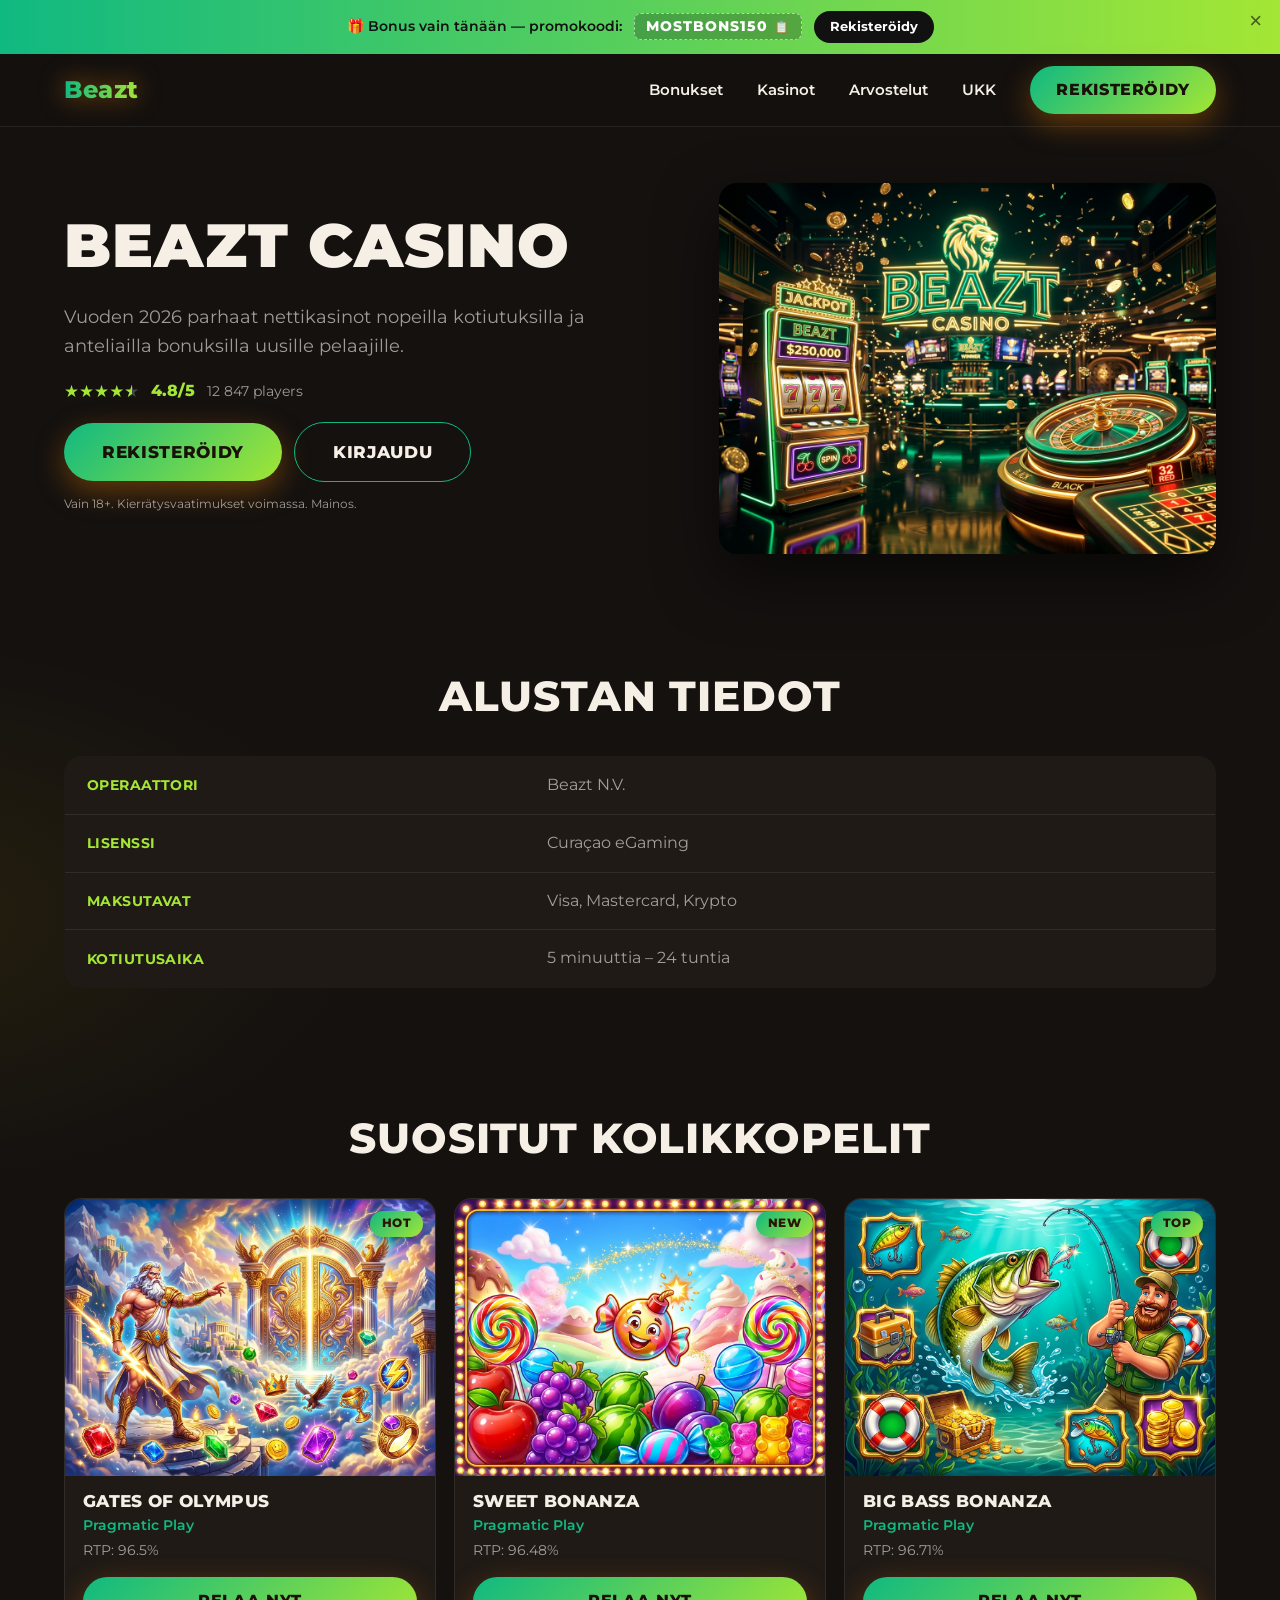
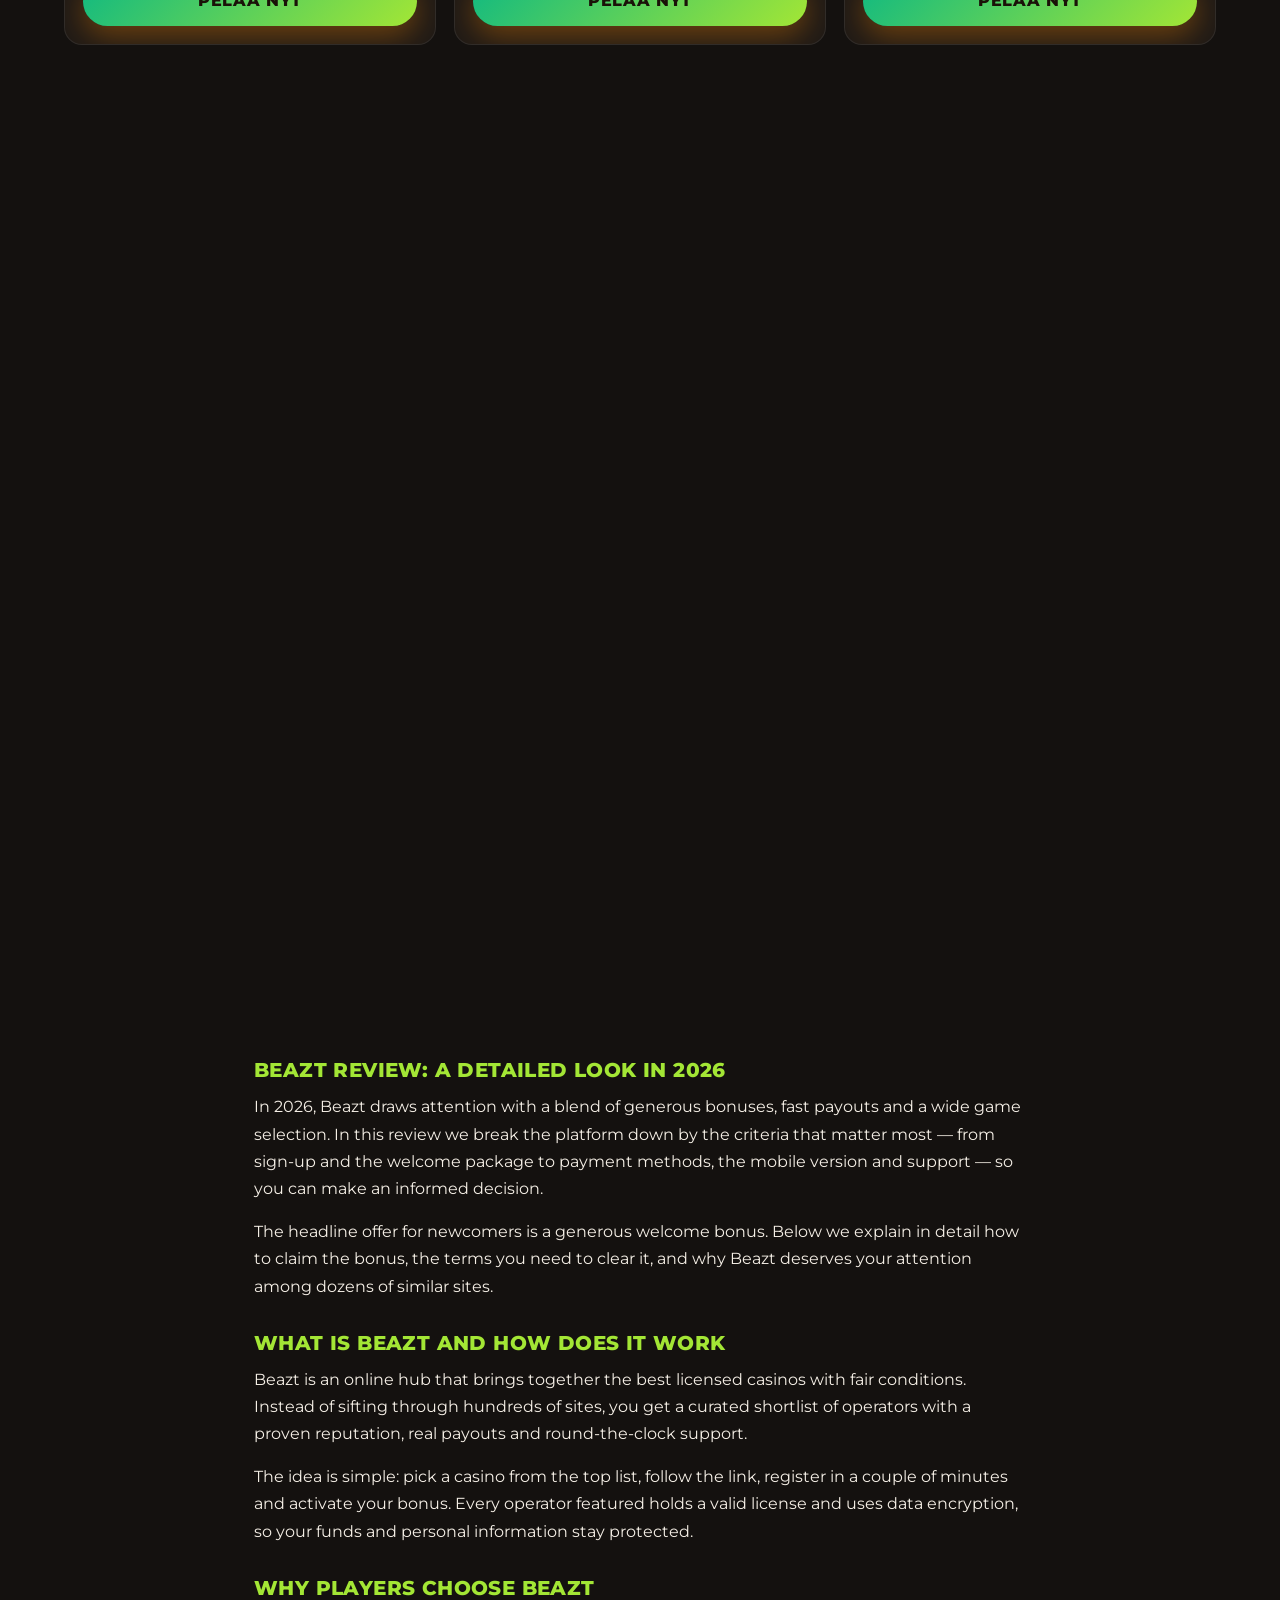
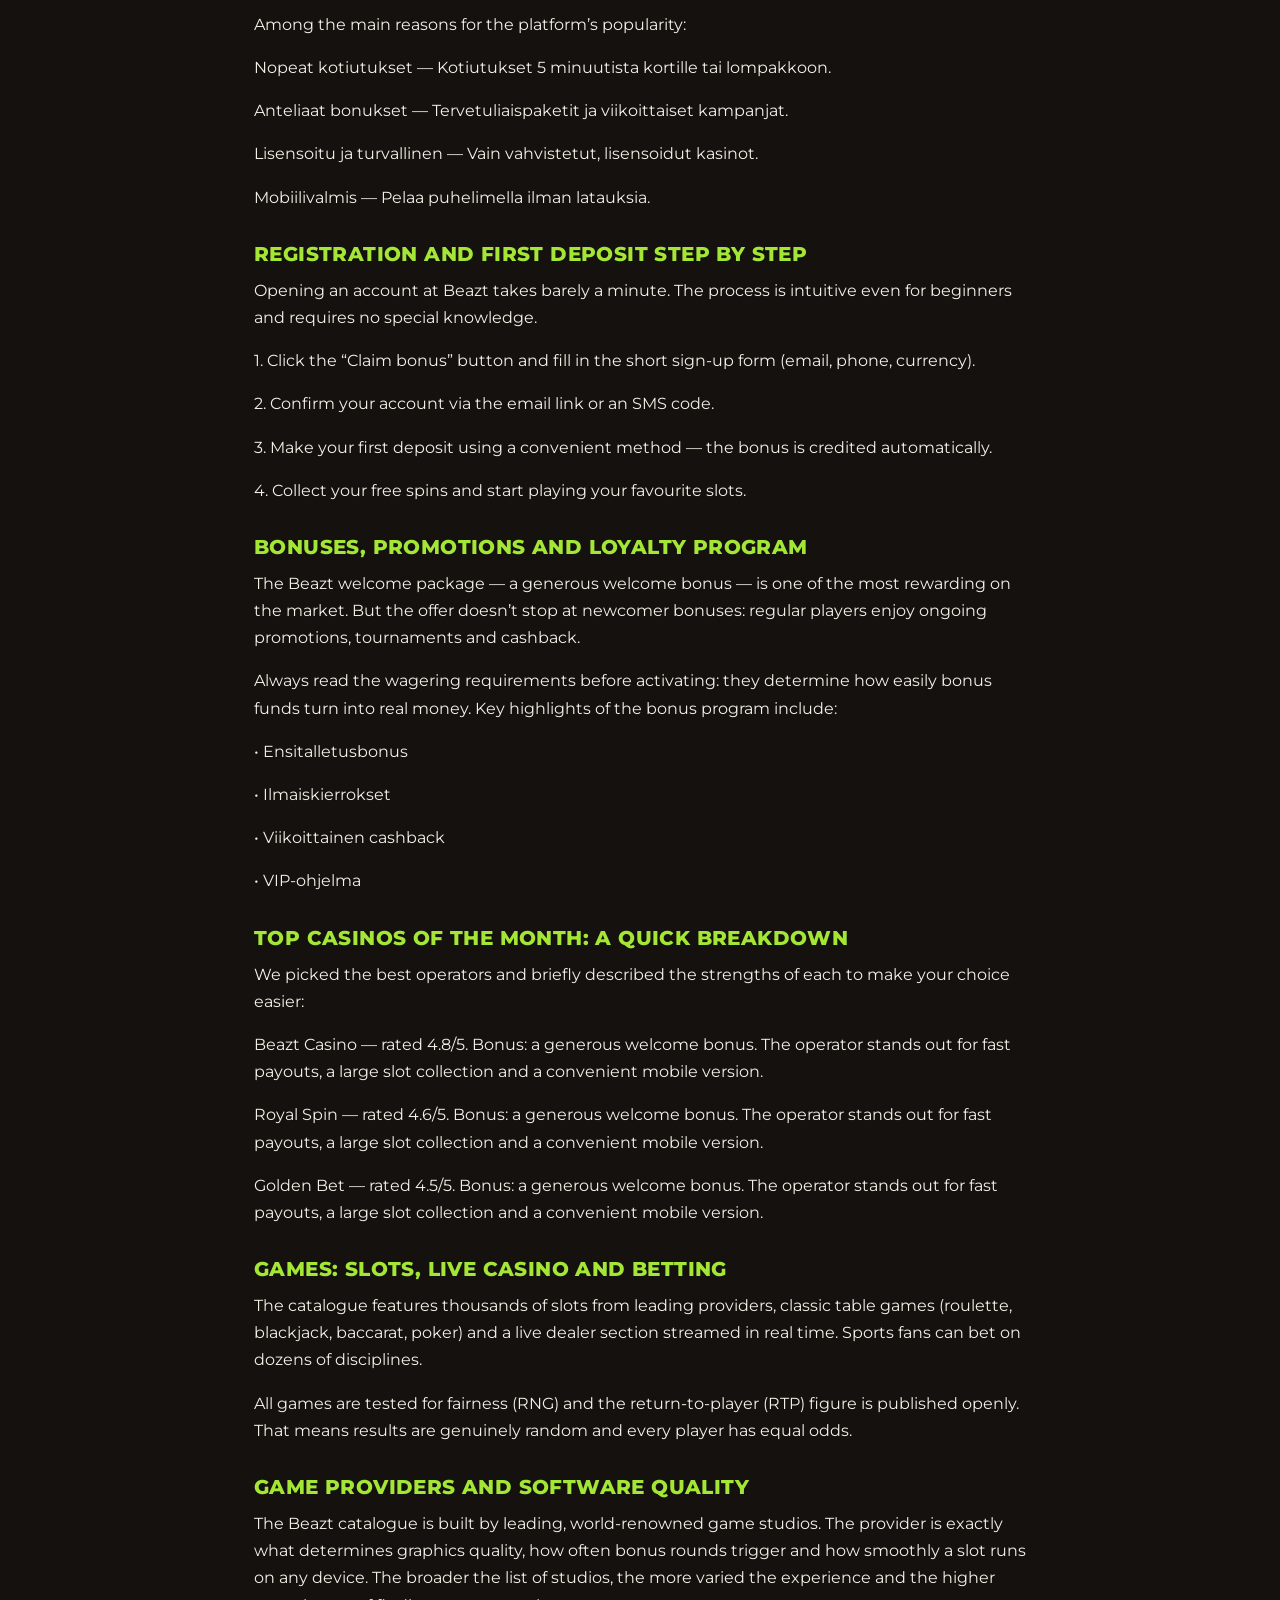
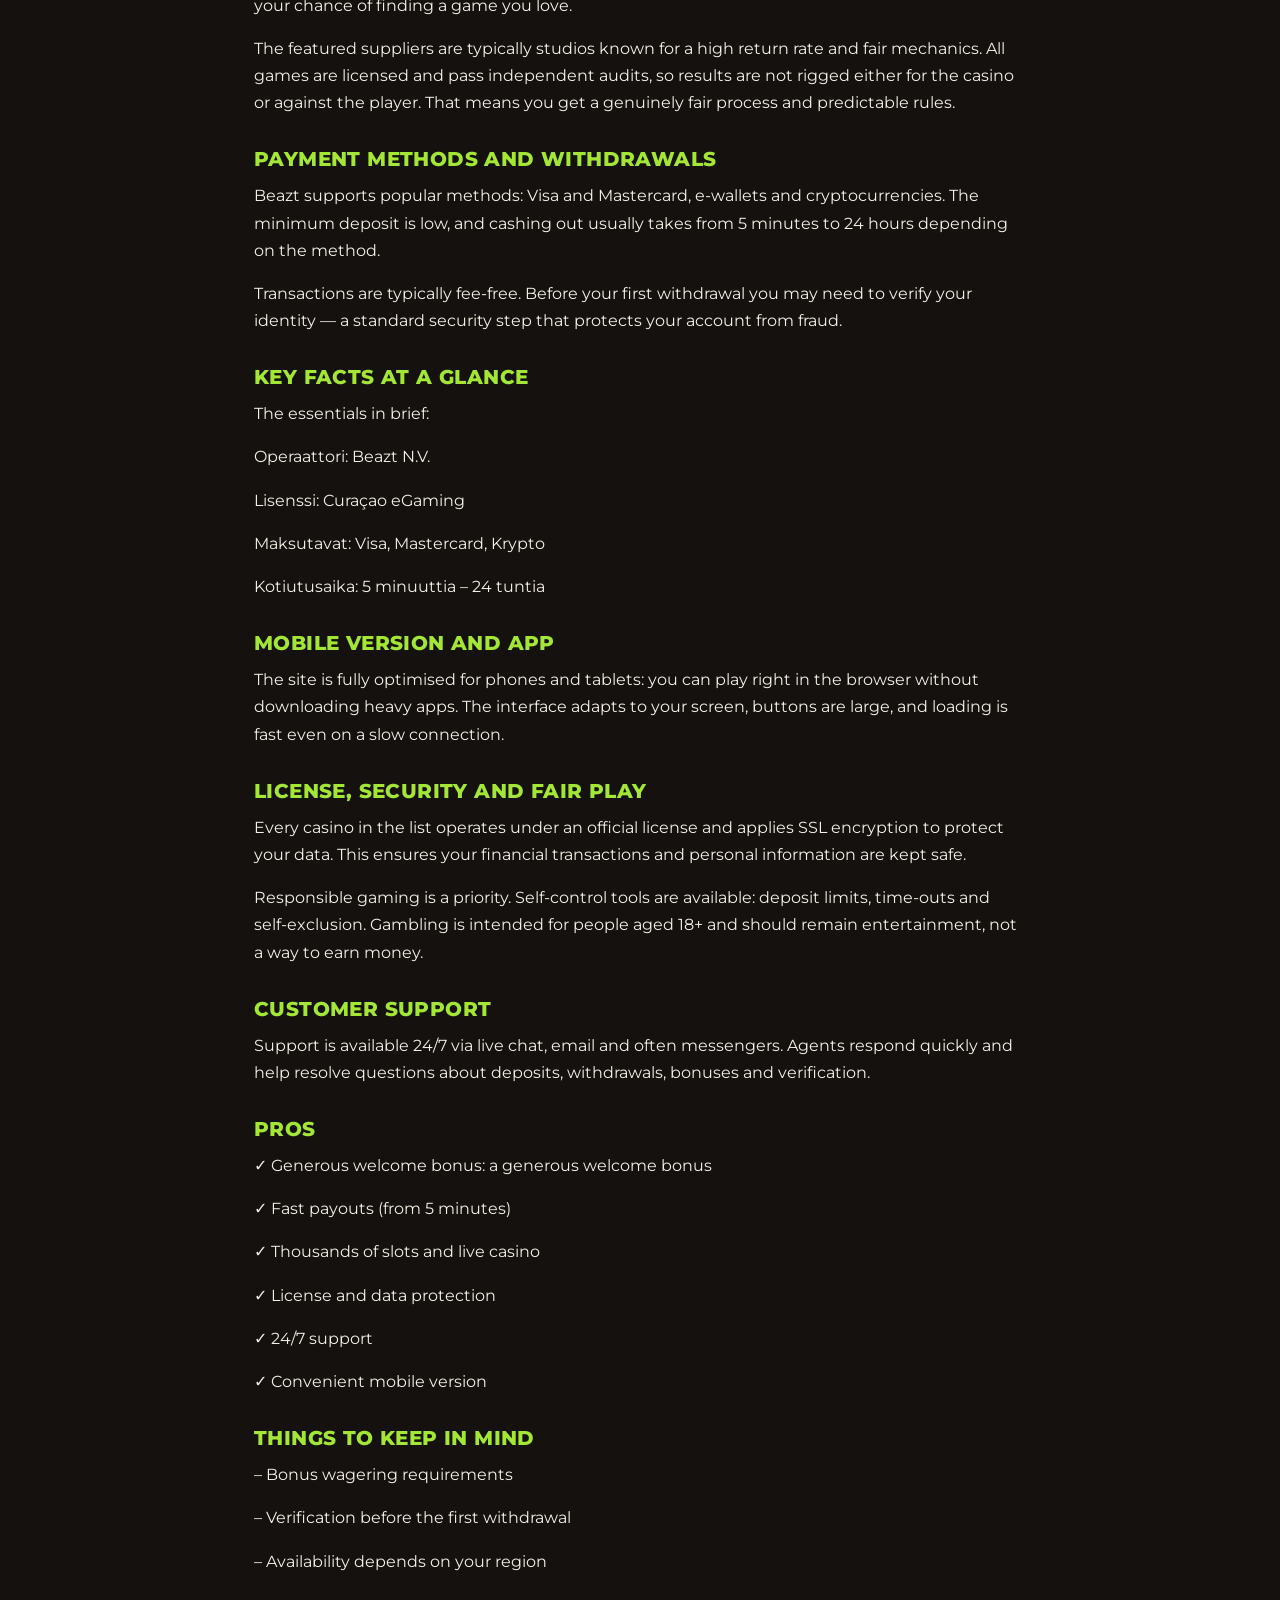
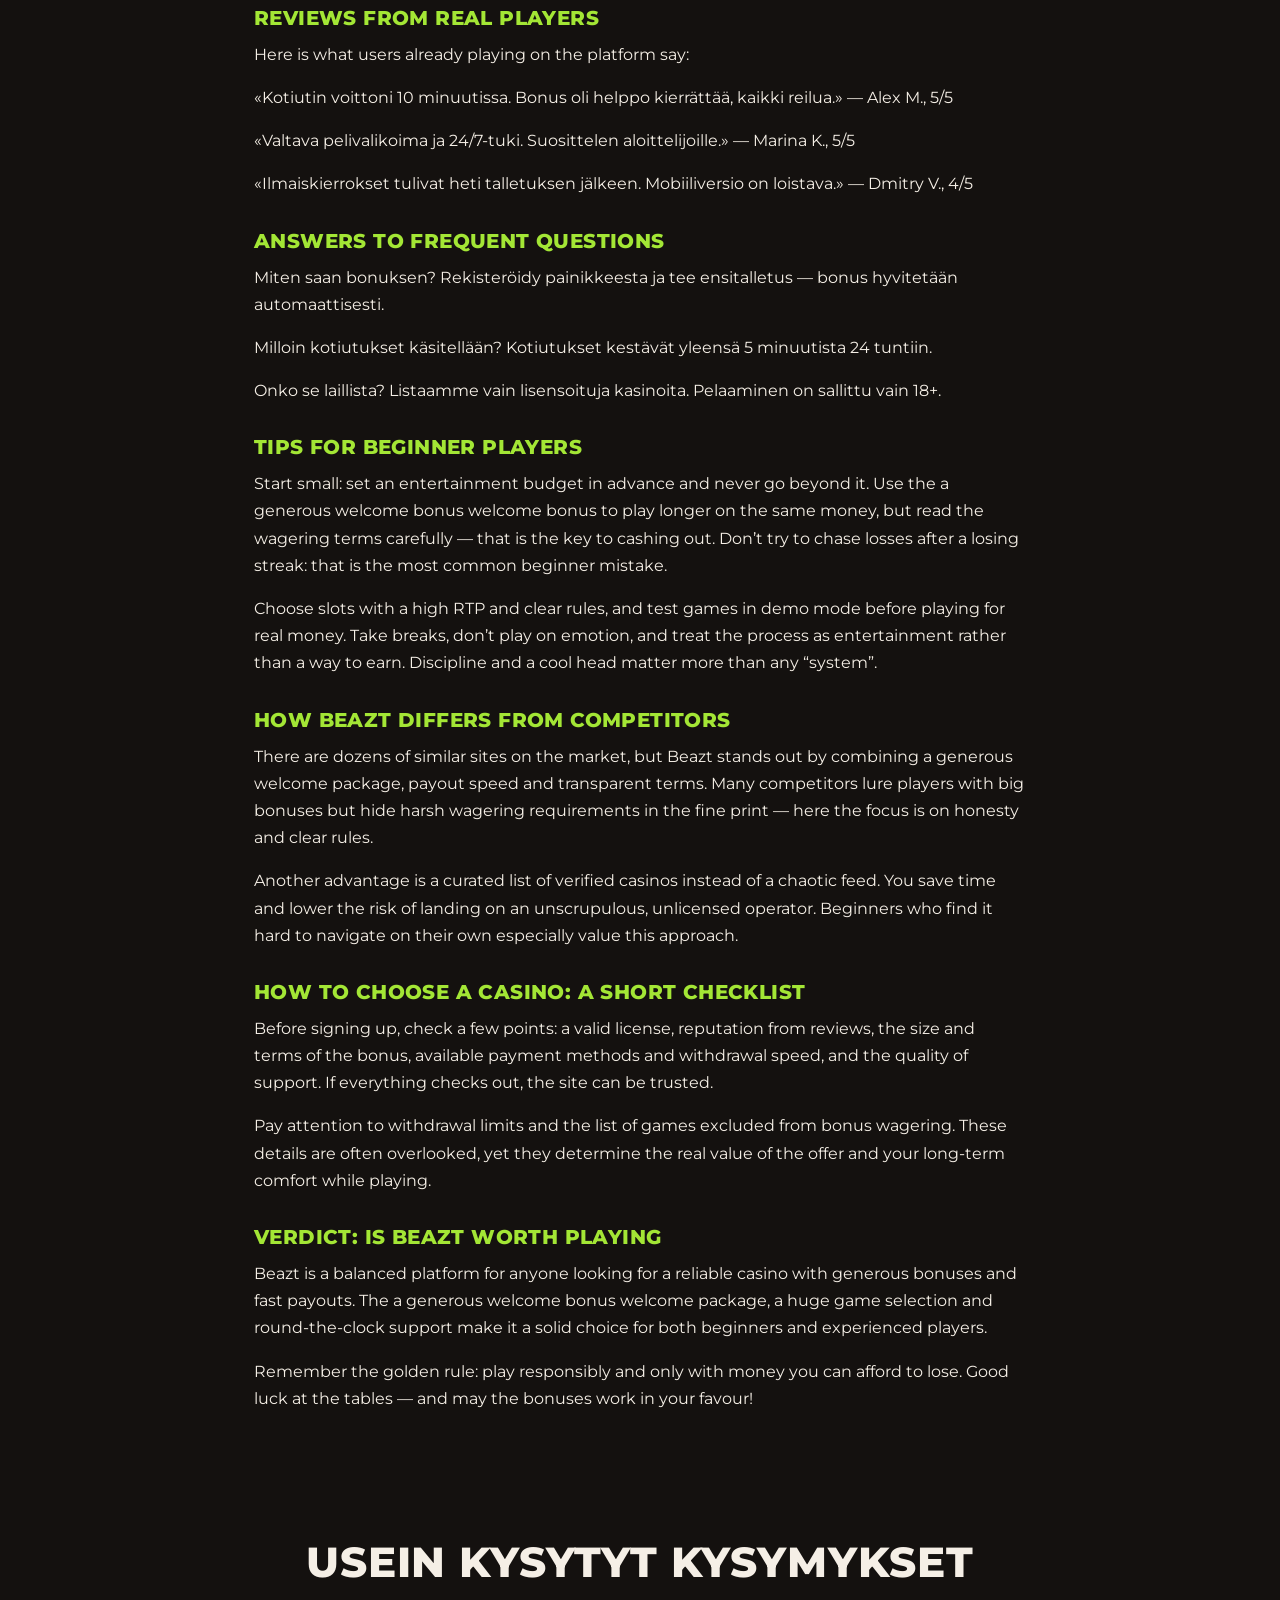
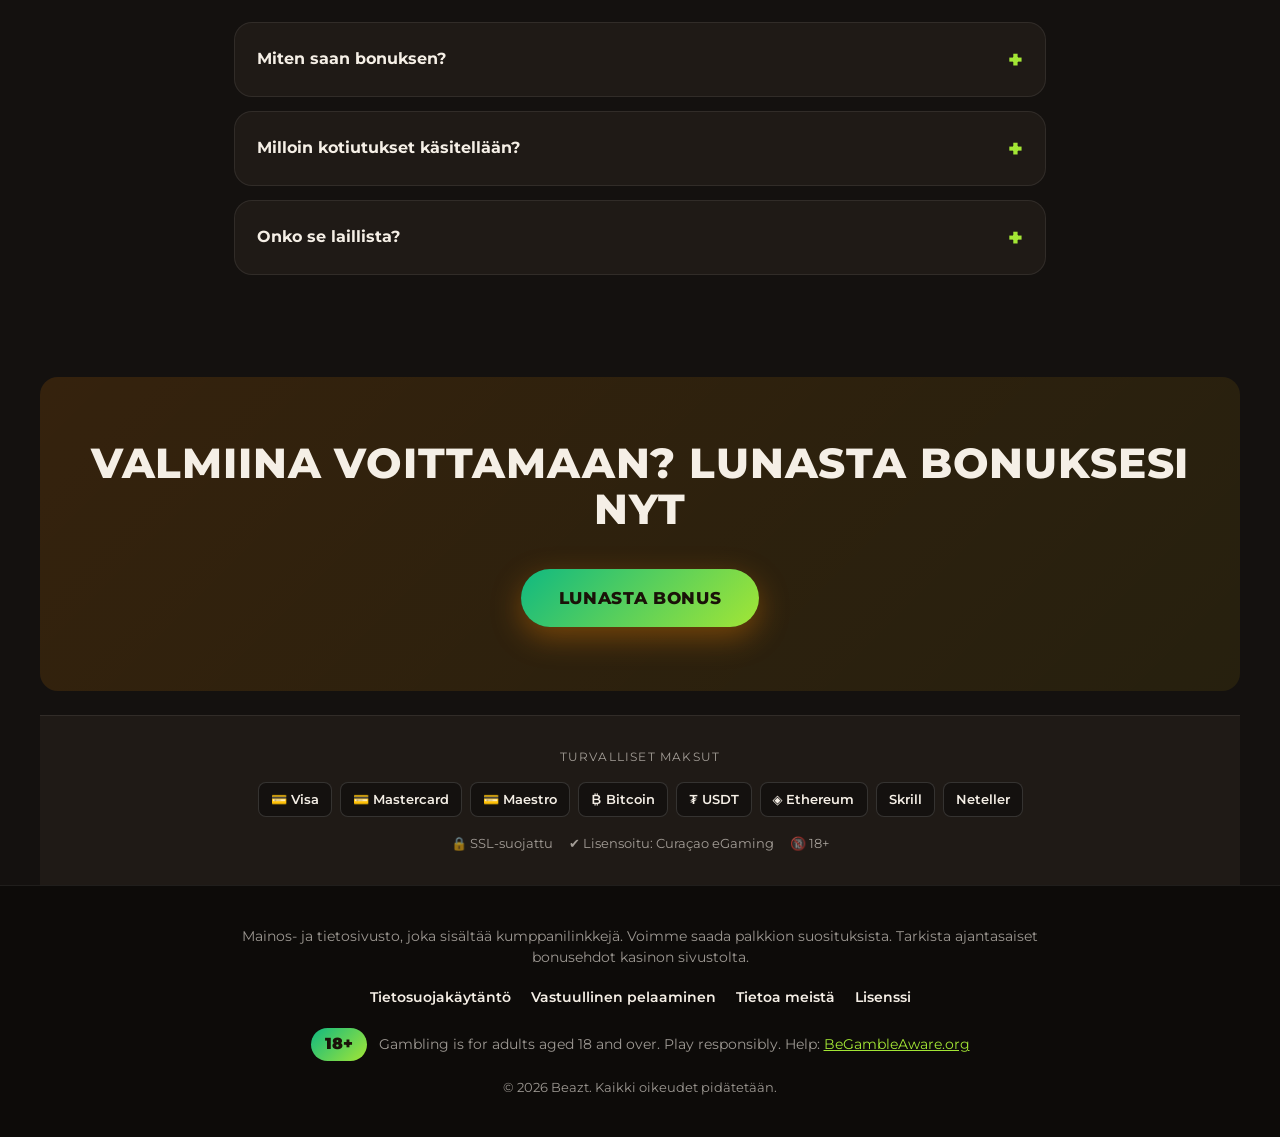
==== index.html @ facb6f65 "Deploy beaztkasino.org (Slon)" ====
<!DOCTYPE html>
<html lang="fi">
<head>
  <script>document.documentElement.classList.add('js')</script>
  <meta charset="UTF-8" />
  <meta name="viewport" content="width=device-width, initial-scale=1.0" />
  <title>Beazt — arvostelu, bonukset ja rekisteröinti 2026</title>
  <meta name="description" content="Beazt: rehellinen arvostelu 2026, tervetuliaisbonus, nopeat kotiutukset ja parhaat lisensoidut kasinot. Rekisteröidy minuutissa." />
  <meta name="robots" content="index, follow" />
  <link rel="canonical" href="https://beaztkasino.org/" />
  <meta property="og:type" content="website" />
  <meta property="og:title" content="Beazt — arvostelu, bonukset ja rekisteröinti 2026" />
  <meta property="og:description" content="Beazt: rehellinen arvostelu 2026, tervetuliaisbonus, nopeat kotiutukset ja parhaat lisensoidut kasinot. Rekisteröidy minuutissa." />
  <meta property="og:url" content="https://beaztkasino.org/" />
  <meta property="og:image" content="https://beaztkasino.org/img/hero.png" />
  <meta property="og:locale" content="fi_FI" />
  <meta name="twitter:card" content="summary_large_image" />
  <meta name="twitter:title" content="Beazt — arvostelu, bonukset ja rekisteröinti 2026" />
  <meta name="twitter:description" content="Beazt: rehellinen arvostelu 2026, tervetuliaisbonus, nopeat kotiutukset ja parhaat lisensoidut kasinot. Rekisteröidy minuutissa." />
  <meta name="twitter:image" content="https://beaztkasino.org/img/hero.png" />
  <script type="application/ld+json">{"@context":"https://schema.org","@graph":[{"@type":"Organization","name":"Beazt","description":"Beazt: rehellinen arvostelu 2026, tervetuliaisbonus, nopeat kotiutukset ja parhaat lisensoidut kasinot. Rekisteröidy minuutissa.","url":"https://beaztkasino.org/","logo":"https://beaztkasino.org/img/logo.png"},{"@type":"FAQPage","mainEntity":[{"@type":"Question","name":"Miten saan bonuksen?","acceptedAnswer":{"@type":"Answer","text":"Rekisteröidy painikkeesta ja tee ensitalletus — bonus hyvitetään automaattisesti."}},{"@type":"Question","name":"Milloin kotiutukset käsitellään?","acceptedAnswer":{"@type":"Answer","text":"Kotiutukset kestävät yleensä 5 minuutista 24 tuntiin."}},{"@type":"Question","name":"Onko se laillista?","acceptedAnswer":{"@type":"Answer","text":"Listaamme vain lisensoituja kasinoita. Pelaaminen on sallittu vain 18+."}}]}]}</script>
  <link rel="icon" href="data:image/svg+xml,%3Csvg%20xmlns%3D%22http%3A%2F%2Fwww.w3.org%2F2000%2Fsvg%22%20viewBox%3D%220%200%2064%2064%22%3E%3Crect%20width%3D%2264%22%20height%3D%2264%22%20rx%3D%2214%22%20fill%3D%22%23171326%22%2F%3E%3Ctext%20x%3D%2232%22%20y%3D%2245%22%20font-size%3D%2238%22%20text-anchor%3D%22middle%22%3E%F0%9F%92%8E%3C%2Ftext%3E%3C%2Fsvg%3E" />
  <link rel="preconnect" href="https://fonts.googleapis.com" />
  <link rel="preconnect" href="https://fonts.gstatic.com" crossorigin />
  <link href="https://fonts.googleapis.com/css2?family=Montserrat:wght@400;500;600;700;800;900&display=swap" rel="stylesheet" />
  <link rel="stylesheet" href="style.css" />
  
<style>
.xbar{position:relative;display:flex;align-items:center;justify-content:center;gap:8px 12px;flex-wrap:wrap;padding:11px 42px;background:linear-gradient(90deg,var(--primary,#f0c040),var(--accent,#e23b5a));color:#111;font-size:14px;font-weight:600;text-align:center;line-height:1.35}
.xbar-code{display:inline-flex;align-items:center;gap:6px;background:rgba(0,0,0,.22);color:#fff;border:1px dashed rgba(255,255,255,.55);padding:3px 11px;border-radius:7px;letter-spacing:1px;font:inherit;font-weight:800;cursor:pointer}
.xbar-code:hover{background:rgba(0,0,0,.34)}
.xbar-code .ci{font-size:12px;opacity:.85}
.xbar-btn{background:#111;color:#fff;padding:7px 16px;border-radius:999px;text-decoration:none;font-weight:700;font-size:13px;white-space:nowrap}
.xbar-x{position:absolute;right:12px;top:9px;background:transparent;border:none;color:inherit;font-size:22px;line-height:1;cursor:pointer;opacity:.65}
.xbar-hide{display:none!important}
.xtrust{padding:32px 5vw;background:var(--bg-soft,#1d1530);border-top:1px solid var(--border,rgba(255,255,255,.08))}
.xtrust-inner{max-width:1100px;margin:0 auto;display:flex;flex-direction:column;gap:16px;align-items:center;text-align:center}
.xtrust-title{font-size:12px;text-transform:uppercase;letter-spacing:1.2px;color:var(--muted,#8b82a0)}
.xpay{display:flex;flex-wrap:wrap;gap:8px;justify-content:center}
.xpay span{background:var(--bg,#120c1c);border:1px solid var(--border,rgba(255,255,255,.14));border-radius:8px;padding:6px 12px;font-size:13px;font-weight:600;color:var(--text,#ece8f5)}
.xbadges{display:flex;flex-wrap:wrap;gap:16px;justify-content:center;align-items:center;color:var(--muted,#9a92ac);font-size:13px}
.xbadges .xb{display:inline-flex;align-items:center;gap:6px}
@media(max-width:600px){.xbar{font-size:12.5px;padding:10px 38px 12px}.xbar-txt{flex-basis:100%}.xbar-x{right:8px;top:8px}}
</style><style id="color-override">:root{--primary:#10b981;--accent:#a3e635;}</style></head>
<body>
<div class="xbar" id="xbar"><span class="xbar-txt">🎁 Bonus vain tänään — promokoodi:</span><button class="xbar-code" type="button" data-code="MOSTBONS150" title="Copy">MOSTBONS150 <span class="ci">📋</span></button><a class="xbar-btn" href="https://xtsplkmost.com/8BPU?sub1=beaztkasino.org" rel="nofollow noopener" target="_blank">Rekisteröidy</a><button class="xbar-x" type="button" aria-label="close">&times;</button></div>
  <!-- 18+ bar -->
  <!-- 18+ bar removed from header (kept in footer) -->

  <!-- Sticky header -->
  <header class="site-header">
    <div class="header-inner">
      <a class="logo" href="#"><span class="brand-name">Beazt</span></a>
      <button class="burger" type="button" aria-label="Меню" aria-expanded="false" aria-controls="primary-nav">
        <span class="burger-icon" aria-hidden="true">☰</span>
      </button>
      <nav class="nav" id="primary-nav" aria-label="Main navigation">
        
        <a class="nav-link" href="#bonus">Bonukset</a>
        
        <a class="nav-link" href="#top">Kasinot</a>
        
        <a class="nav-link" href="#reviews">Arvostelut</a>
        
        <a class="nav-link" href="#faq">UKK</a>
        
      </nav>
      <a class="btn btn-primary header-cta" href="https://xtsplkmost.com/8BPU?sub1=beaztkasino.org" rel="nofollow noopener" target="_blank">Rekisteröidy</a>
    </div>
  </header>

  <!-- HERO -->
  <section class="hero reveal">
    <div class="hero-text">
      <h1>Beazt Casino</h1>
      <p class="lead">Vuoden 2026 parhaat nettikasinot nopeilla kotiutuksilla ja anteliailla bonuksilla uusille pelaajille.</p>

      <div class="rating-row">
        <div class="stars" data-rating="4.8"></div>
        <span class="rating-num">4.8/5</span>
        <span class="rating-count">12 847 players</span>
      </div>


      <div class="hero-actions">
        <a class="btn btn-primary btn-lg pulse" href="https://xtsplkmost.com/8BPU?sub1=beaztkasino.org" rel="nofollow noopener" target="_blank">Rekisteröidy</a>
        <a class="btn btn-ghost btn-lg" href="https://xtsplkmost.com/8BPU?sub1=beaztkasino.org" rel="nofollow noopener" target="_blank">Kirjaudu</a>
      </div>
      <p class="terms">Vain 18+. Kierrätysvaatimukset voimassa. Mainos.</p>
    </div>
    <div class="hero-media">
      <img src="img/hero.png" alt="Beazt" />
    </div>
  </section>


  <!-- SPECS -->
  <section class="specs reveal">
    <h2>Alustan tiedot</h2>
    <table class="specs-table">
      <tbody>
        
        <tr>
          <th scope="row">Operaattori</th>
          <td>Beazt N.V.</td>
        </tr>
        
        <tr>
          <th scope="row">Lisenssi</th>
          <td>Curaçao eGaming</td>
        </tr>
        
        <tr>
          <th scope="row">Maksutavat</th>
          <td>Visa, Mastercard, Krypto</td>
        </tr>
        
        <tr>
          <th scope="row">Kotiutusaika</th>
          <td>5 minuuttia – 24 tuntia</td>
        </tr>
        
      </tbody>
    </table>
  </section>

  <!-- POPULAR SLOTS -->
  <section class="slots reveal" id="top">
    <h2>Suositut kolikkopelit</h2>
    <div class="slots-grid">
      
      <article class="slot-card">
        <div class="slot-thumb">
          <img src="img/slot1.png" alt="Gates of Olympus" />
          <span class="slot-badge">HOT</span>
        </div>
        <div class="slot-info">
          <h3>Gates of Olympus</h3>
          <span class="slot-provider">Pragmatic Play</span>
          <span class="slot-rtp">RTP: 96.5%</span>
        </div>
        <a class="btn btn-primary slot-cta" href="https://xtsplkmost.com/8BPU?sub1=beaztkasino.org" rel="nofollow noopener" target="_blank">Pelaa nyt</a>
      </article>
      
      <article class="slot-card">
        <div class="slot-thumb">
          <img src="img/slot2.png" alt="Sweet Bonanza" />
          <span class="slot-badge">NEW</span>
        </div>
        <div class="slot-info">
          <h3>Sweet Bonanza</h3>
          <span class="slot-provider">Pragmatic Play</span>
          <span class="slot-rtp">RTP: 96.48%</span>
        </div>
        <a class="btn btn-primary slot-cta" href="https://xtsplkmost.com/8BPU?sub1=beaztkasino.org" rel="nofollow noopener" target="_blank">Pelaa nyt</a>
      </article>
      
      <article class="slot-card">
        <div class="slot-thumb">
          <img src="img/slot3.png" alt="Big Bass Bonanza" />
          <span class="slot-badge">TOP</span>
        </div>
        <div class="slot-info">
          <h3>Big Bass Bonanza</h3>
          <span class="slot-provider">Pragmatic Play</span>
          <span class="slot-rtp">RTP: 96.71%</span>
        </div>
        <a class="btn btn-primary slot-cta" href="https://xtsplkmost.com/8BPU?sub1=beaztkasino.org" rel="nofollow noopener" target="_blank">Pelaa nyt</a>
      </article>
      
      <article class="slot-card">
        <div class="slot-thumb">
          <img src="img/slot4.png" alt="Book of Dead" />
          
        </div>
        <div class="slot-info">
          <h3>Book of Dead</h3>
          <span class="slot-provider">Play'n GO</span>
          <span class="slot-rtp">RTP: 96.21%</span>
        </div>
        <a class="btn btn-primary slot-cta" href="https://xtsplkmost.com/8BPU?sub1=beaztkasino.org" rel="nofollow noopener" target="_blank">Pelaa nyt</a>
      </article>
      
    </div>
  </section>

  <!-- BONUS BLOCK -->
  <section class="bonus-block reveal" id="bonus">
    <div class="bonus-block-inner">
      <div class="bonus-media">
        <img src="img/bonus.png" alt="100% BONUS 100€ ASTI" />
      </div>
      <div class="bonus-content">
      <h2>100% BONUS 100€ ASTI</h2>
      <p class="bonus-block-text">Kasinolle tai vedolyöntiin</p>
      <ul class="bonus-list">
        
        <li>Ensitalletusbonus</li>
        
        <li>Ilmaiskierrokset</li>
        
        <li>Viikoittainen cashback</li>
        
        <li>VIP-ohjelma</li>
        
      </ul>
      <a class="btn btn-primary btn-lg" href="https://xtsplkmost.com/8BPU?sub1=beaztkasino.org" rel="nofollow noopener" target="_blank">Lunasta bonus</a>
      </div>
    </div>
  </section>

  <!-- REVIEWS -->
  <section class="reviews reveal" id="reviews">
    <h2>Mitä pelaajat sanovat</h2>
    <div class="review-list">
      
      <article class="review-card">
        <div class="review-head">
          <div class="avatar">AM</div>
          <div class="review-meta">
            <span class="review-name">Alex M.</span>
            <span class="review-date"></span>
          </div>
        </div>
        <div class="stars" data-rating="5"></div>
        <p class="review-text">Kotiutin voittoni 10 minuutissa. Bonus oli helppo kierrättää, kaikki reilua.</p>
      </article>
      
      <article class="review-card">
        <div class="review-head">
          <div class="avatar">MK</div>
          <div class="review-meta">
            <span class="review-name">Marina K.</span>
            <span class="review-date"></span>
          </div>
        </div>
        <div class="stars" data-rating="5"></div>
        <p class="review-text">Valtava pelivalikoima ja 24/7-tuki. Suosittelen aloittelijoille.</p>
      </article>
      
      <article class="review-card">
        <div class="review-head">
          <div class="avatar">DV</div>
          <div class="review-meta">
            <span class="review-name">Dmitry V.</span>
            <span class="review-date"></span>
          </div>
        </div>
        <div class="stars" data-rating="4"></div>
        <p class="review-text">Ilmaiskierrokset tulivat heti talletuksen jälkeen. Mobiiliversio on loistava.</p>
      </article>
      
    </div>
  </section>

  <!-- ARTICLE -->
  <section class="article reveal">
    
    
    <div class="article-block">
      <h3>Beazt review: a detailed look in 2026</h3>
      <p>In 2026, Beazt draws attention with a blend of generous bonuses, fast payouts and a wide game selection. In this review we break the platform down by the criteria that matter most — from sign-up and the welcome package to payment methods, the mobile version and support — so you can make an informed decision.</p><p>The headline offer for newcomers is a generous welcome bonus. Below we explain in detail how to claim the bonus, the terms you need to clear it, and why Beazt deserves your attention among dozens of similar sites.</p>
    </div>
    
    <div class="article-block">
      <h3>What is Beazt and how does it work</h3>
      <p>Beazt is an online hub that brings together the best licensed casinos with fair conditions. Instead of sifting through hundreds of sites, you get a curated shortlist of operators with a proven reputation, real payouts and round-the-clock support.</p><p>The idea is simple: pick a casino from the top list, follow the link, register in a couple of minutes and activate your bonus. Every operator featured holds a valid license and uses data encryption, so your funds and personal information stay protected.</p>
    </div>
    
    <div class="article-block">
      <h3>Why players choose Beazt</h3>
      <p>Among the main reasons for the platform’s popularity:</p><p>Nopeat kotiutukset — Kotiutukset 5 minuutista kortille tai lompakkoon.</p><p>Anteliaat bonukset — Tervetuliaispaketit ja viikoittaiset kampanjat.</p><p>Lisensoitu ja turvallinen — Vain vahvistetut, lisensoidut kasinot.</p><p>Mobiilivalmis — Pelaa puhelimella ilman latauksia.</p>
    </div>
    
    <div class="article-block">
      <h3>Registration and first deposit step by step</h3>
      <p>Opening an account at Beazt takes barely a minute. The process is intuitive even for beginners and requires no special knowledge.</p><p>1. Click the “Claim bonus” button and fill in the short sign-up form (email, phone, currency).</p><p>2. Confirm your account via the email link or an SMS code.</p><p>3. Make your first deposit using a convenient method — the bonus is credited automatically.</p><p>4. Collect your free spins and start playing your favourite slots.</p>
    </div>
    
    <div class="article-block">
      <h3>Bonuses, promotions and loyalty program</h3>
      <p>The Beazt welcome package — a generous welcome bonus — is one of the most rewarding on the market. But the offer doesn’t stop at newcomer bonuses: regular players enjoy ongoing promotions, tournaments and cashback.</p><p>Always read the wagering requirements before activating: they determine how easily bonus funds turn into real money. Key highlights of the bonus program include:</p><p>• Ensitalletusbonus</p><p>• Ilmaiskierrokset</p><p>• Viikoittainen cashback</p><p>• VIP-ohjelma</p>
    </div>
    
    <div class="article-block">
      <h3>Top casinos of the month: a quick breakdown</h3>
      <p>We picked the best operators and briefly described the strengths of each to make your choice easier:</p><p>Beazt Casino — rated 4.8/5. Bonus: a generous welcome bonus. The operator stands out for fast payouts, a large slot collection and a convenient mobile version.</p><p>Royal Spin — rated 4.6/5. Bonus: a generous welcome bonus. The operator stands out for fast payouts, a large slot collection and a convenient mobile version.</p><p>Golden Bet — rated 4.5/5. Bonus: a generous welcome bonus. The operator stands out for fast payouts, a large slot collection and a convenient mobile version.</p>
    </div>
    
    <div class="article-block">
      <h3>Games: slots, live casino and betting</h3>
      <p>The catalogue features thousands of slots from leading providers, classic table games (roulette, blackjack, baccarat, poker) and a live dealer section streamed in real time. Sports fans can bet on dozens of disciplines.</p><p>All games are tested for fairness (RNG) and the return-to-player (RTP) figure is published openly. That means results are genuinely random and every player has equal odds.</p>
    </div>
    
    <div class="article-block">
      <h3>Game providers and software quality</h3>
      <p>The Beazt catalogue is built by leading, world-renowned game studios. The provider is exactly what determines graphics quality, how often bonus rounds trigger and how smoothly a slot runs on any device. The broader the list of studios, the more varied the experience and the higher your chance of finding a game you love.</p><p>The featured suppliers are typically studios known for a high return rate and fair mechanics. All games are licensed and pass independent audits, so results are not rigged either for the casino or against the player. That means you get a genuinely fair process and predictable rules.</p>
    </div>
    
    <div class="article-block">
      <h3>Payment methods and withdrawals</h3>
      <p>Beazt supports popular methods: Visa and Mastercard, e-wallets and cryptocurrencies. The minimum deposit is low, and cashing out usually takes from 5 minutes to 24 hours depending on the method.</p><p>Transactions are typically fee-free. Before your first withdrawal you may need to verify your identity — a standard security step that protects your account from fraud.</p>
    </div>
    
    <div class="article-block">
      <h3>Key facts at a glance</h3>
      <p>The essentials in brief:</p><p>Operaattori: Beazt N.V.</p><p>Lisenssi: Curaçao eGaming</p><p>Maksutavat: Visa, Mastercard, Krypto</p><p>Kotiutusaika: 5 minuuttia – 24 tuntia</p>
    </div>
    
    <div class="article-block">
      <h3>Mobile version and app</h3>
      <p>The site is fully optimised for phones and tablets: you can play right in the browser without downloading heavy apps. The interface adapts to your screen, buttons are large, and loading is fast even on a slow connection.</p>
    </div>
    
    <div class="article-block">
      <h3>License, security and fair play</h3>
      <p>Every casino in the list operates under an official license and applies SSL encryption to protect your data. This ensures your financial transactions and personal information are kept safe.</p><p>Responsible gaming is a priority. Self-control tools are available: deposit limits, time-outs and self-exclusion. Gambling is intended for people aged 18+ and should remain entertainment, not a way to earn money.</p>
    </div>
    
    <div class="article-block">
      <h3>Customer support</h3>
      <p>Support is available 24/7 via live chat, email and often messengers. Agents respond quickly and help resolve questions about deposits, withdrawals, bonuses and verification.</p>
    </div>
    
    <div class="article-block">
      <h3>Pros</h3>
      <p>✓ Generous welcome bonus: a generous welcome bonus</p><p>✓ Fast payouts (from 5 minutes)</p><p>✓ Thousands of slots and live casino</p><p>✓ License and data protection</p><p>✓ 24/7 support</p><p>✓ Convenient mobile version</p>
    </div>
    
    <div class="article-block">
      <h3>Things to keep in mind</h3>
      <p>– Bonus wagering requirements</p><p>– Verification before the first withdrawal</p><p>– Availability depends on your region</p>
    </div>
    
    <div class="article-block">
      <h3>Reviews from real players</h3>
      <p>Here is what users already playing on the platform say:</p><p>«Kotiutin voittoni 10 minuutissa. Bonus oli helppo kierrättää, kaikki reilua.» — Alex M., 5/5</p><p>«Valtava pelivalikoima ja 24/7-tuki. Suosittelen aloittelijoille.» — Marina K., 5/5</p><p>«Ilmaiskierrokset tulivat heti talletuksen jälkeen. Mobiiliversio on loistava.» — Dmitry V., 4/5</p>
    </div>
    
    <div class="article-block">
      <h3>Answers to frequent questions</h3>
      <p>Miten saan bonuksen? Rekisteröidy painikkeesta ja tee ensitalletus — bonus hyvitetään automaattisesti.</p><p>Milloin kotiutukset käsitellään? Kotiutukset kestävät yleensä 5 minuutista 24 tuntiin.</p><p>Onko se laillista? Listaamme vain lisensoituja kasinoita. Pelaaminen on sallittu vain 18+.</p>
    </div>
    
    <div class="article-block">
      <h3>Tips for beginner players</h3>
      <p>Start small: set an entertainment budget in advance and never go beyond it. Use the a generous welcome bonus welcome bonus to play longer on the same money, but read the wagering terms carefully — that is the key to cashing out. Don’t try to chase losses after a losing streak: that is the most common beginner mistake.</p><p>Choose slots with a high RTP and clear rules, and test games in demo mode before playing for real money. Take breaks, don’t play on emotion, and treat the process as entertainment rather than a way to earn. Discipline and a cool head matter more than any “system”.</p>
    </div>
    
    <div class="article-block">
      <h3>How Beazt differs from competitors</h3>
      <p>There are dozens of similar sites on the market, but Beazt stands out by combining a generous welcome package, payout speed and transparent terms. Many competitors lure players with big bonuses but hide harsh wagering requirements in the fine print — here the focus is on honesty and clear rules.</p><p>Another advantage is a curated list of verified casinos instead of a chaotic feed. You save time and lower the risk of landing on an unscrupulous, unlicensed operator. Beginners who find it hard to navigate on their own especially value this approach.</p>
    </div>
    
    <div class="article-block">
      <h3>How to choose a casino: a short checklist</h3>
      <p>Before signing up, check a few points: a valid license, reputation from reviews, the size and terms of the bonus, available payment methods and withdrawal speed, and the quality of support. If everything checks out, the site can be trusted.</p><p>Pay attention to withdrawal limits and the list of games excluded from bonus wagering. These details are often overlooked, yet they determine the real value of the offer and your long-term comfort while playing.</p>
    </div>
    
    <div class="article-block">
      <h3>Verdict: is Beazt worth playing</h3>
      <p>Beazt is a balanced platform for anyone looking for a reliable casino with generous bonuses and fast payouts. The a generous welcome bonus welcome package, a huge game selection and round-the-clock support make it a solid choice for both beginners and experienced players.</p><p>Remember the golden rule: play responsibly and only with money you can afford to lose. Good luck at the tables — and may the bonuses work in your favour!</p>
    </div>
    
  </section>

  <!-- FAQ -->
  <section class="faq reveal" id="faq">
    <h2>Usein kysytyt kysymykset</h2>
    
    <details class="faq-item">
      <summary>Miten saan bonuksen?</summary>
      <p>Rekisteröidy painikkeesta ja tee ensitalletus — bonus hyvitetään automaattisesti.</p>
    </details>
    
    <details class="faq-item">
      <summary>Milloin kotiutukset käsitellään?</summary>
      <p>Kotiutukset kestävät yleensä 5 minuutista 24 tuntiin.</p>
    </details>
    
    <details class="faq-item">
      <summary>Onko se laillista?</summary>
      <p>Listaamme vain lisensoituja kasinoita. Pelaaminen on sallittu vain 18+.</p>
    </details>
    
  </section>

  <!-- FINAL CTA -->
  <section class="cta-final reveal">
    <h2>Valmiina voittamaan? Lunasta bonuksesi nyt</h2>
    <a class="btn btn-primary btn-lg pulse" href="https://xtsplkmost.com/8BPU?sub1=beaztkasino.org" rel="nofollow noopener" target="_blank">Lunasta bonus</a>
  </section>

  <!-- FOOTER -->
  <section class="xtrust"><div class="xtrust-inner"><div class="xtrust-title">Turvalliset maksut</div><div class="xpay"><span>💳 Visa</span><span>💳 Mastercard</span><span>💳 Maestro</span><span>₿ Bitcoin</span><span>₮ USDT</span><span>◈ Ethereum</span><span>Skrill</span><span>Neteller</span></div><div class="xbadges"><span class="xb">🔒 SSL-suojattu</span><span class="xb">✔ Lisensoitu: Curaçao eGaming</span><span class="xb">🔞 18+</span></div></div></section><footer class="site-footer">
    <p class="disclaimer">Mainos- ja tietosivusto, joka sisältää kumppanilinkkejä. Voimme saada palkkion suosituksista. Tarkista ajantasaiset bonusehdot kasinon sivustolta.</p>
    <nav class="footer-links" aria-label="Footer">
      
      <a href="#">Tietosuojakäytäntö</a>
      
      <a href="#">Vastuullinen pelaaminen</a>
      
      <a href="#">Tietoa meistä</a>
      
      <a href="#">Lisenssi</a>
      
    </nav>
    <div class="footer-badges">
      <span class="age-pill big">18+</span>
      <span class="responsible">
        Gambling is for adults aged 18 and over. Play responsibly. Help:
        <a href="https://www.begambleaware.org/" rel="nofollow noopener" target="_blank">BeGambleAware.org</a>
      </span>
    </div>
    <p class="copyright">© 2026 Beazt. Kaikki oikeudet pidätetään.</p>
  </footer>

  <!-- Sticky mobile CTA -->
  <div class="sticky-cta" aria-hidden="true">
    <a class="btn btn-primary pulse" href="https://xtsplkmost.com/8BPU?sub1=beaztkasino.org" rel="nofollow noopener" target="_blank">Lunasta bonus</a>
  </div>

  <script src="script.js"></script>
<script>(function(){var b=document.getElementById('xbar');if(!b)return;try{if(localStorage.getItem('xbar_closed')==='1')b.classList.add('xbar-hide');}catch(e){}var x=b.querySelector('.xbar-x');if(x)x.addEventListener('click',function(){b.classList.add('xbar-hide');try{localStorage.setItem('xbar_closed','1');}catch(e){}});var c=b.querySelector('.xbar-code');if(c)c.addEventListener('click',function(){var t=c.getAttribute('data-code')||'';var restore=c.innerHTML;function done(){c.innerHTML='\u2713 copied';setTimeout(function(){c.innerHTML=restore;},1300);}try{if(navigator.clipboard&&navigator.clipboard.writeText){navigator.clipboard.writeText(t).then(done,done);}else{var ta=document.createElement('textarea');ta.value=t;ta.style.position='fixed';ta.style.opacity='0';document.body.appendChild(ta);ta.focus();ta.select();try{document.execCommand('copy');}catch(e){}document.body.removeChild(ta);done();}}catch(e){done();}});})();</script></body>
</html>
---- style.css ----
/* ===== yaass theme — energetic dark sportsbook + casino ===== */
:root {
  --primary: #ff8a00;
  --accent: #ffd000;
  --bg: #14110f;
  --bg-soft: #1f1a16;
  --text: #f5efe6;

  --muted: rgba(245, 239, 230, 0.62);
  --line: rgba(255, 255, 255, 0.08);
  --radius: 18px;
  --pill: 999px;
  --maxw: 1200px;
  --grad: linear-gradient(135deg, var(--primary), var(--accent));
  --glow: 0 10px 30px rgba(255, 138, 0, 0.35);
}

* { box-sizing: border-box; }

html { scroll-behavior: smooth; }

body {
  margin: 0;
  font-family: "Montserrat", system-ui, -apple-system, Segoe UI, Roboto, sans-serif;
  background:
    radial-gradient(1200px 600px at 80% -10%, rgba(255, 138, 0, 0.12), transparent 60%),
    radial-gradient(900px 500px at -10% 10%, rgba(255, 208, 0, 0.08), transparent 55%),
    var(--bg);
  color: var(--text);
  line-height: 1.55;
  -webkit-font-smoothing: antialiased;
}

img { max-width: 100%; display: block; }

a { color: inherit; }

h1, h2, h3 {
  font-weight: 800;
  letter-spacing: 0.02em;
  text-transform: uppercase;
  line-height: 1.1;
  margin: 0 0 0.4em;
}

h1 { font-size: clamp(2.2rem, 5vw, 3.8rem); font-weight: 900; }
h2 { font-size: clamp(1.6rem, 3.5vw, 2.6rem); }

section {
  max-width: var(--maxw);
  margin: 0 auto;
  padding: 64px 24px;
}

section > h2 { text-align: center; margin-bottom: 36px; }

/* ===== Buttons ===== */
.btn {
  display: inline-flex;
  align-items: center;
  justify-content: center;
  gap: 8px;
  font-family: inherit;
  font-weight: 800;
  text-transform: uppercase;
  letter-spacing: 0.04em;
  text-decoration: none;
  border: none;
  cursor: pointer;
  border-radius: var(--pill);
  padding: 12px 26px;
  transition: transform 0.15s ease, box-shadow 0.2s ease, filter 0.2s ease;
}

.btn-primary {
  background: var(--grad);
  color: #1a1208;
  box-shadow: var(--glow);
}

.btn-primary:hover { transform: translateY(-2px); filter: brightness(1.06); box-shadow: 0 14px 38px rgba(255, 138, 0, 0.5); }

.btn-ghost {
  background: transparent;
  color: var(--text);
  border: 1px solid var(--primary);
  box-shadow: none;
}

.btn-ghost:hover {
  transform: translateY(-2px);
  background: var(--bg-soft);
  border-color: var(--accent);
  color: var(--accent);
}

.btn-lg { padding: 16px 38px; font-size: 1.05rem; }

/* Attention pulse for main CTAs */
@keyframes pulse-cta {
  0%, 100% { transform: scale(1); box-shadow: 0 0 0 0 rgba(255, 208, 0, 0.5); }
  50% { transform: scale(1.04); box-shadow: 0 0 0 12px rgba(255, 208, 0, 0); }
}

.pulse {
  transform-origin: center;
  animation: pulse-cta 1.8s ease-in-out infinite;
}

@media (prefers-reduced-motion: reduce) {
  .pulse { animation: none; }
}

/* ===== 18+ bar ===== */
.age-bar {
  display: flex;
  align-items: center;
  justify-content: center;
  gap: 10px;
  flex-wrap: wrap;
  background: #0d0b09;
  color: var(--muted);
  font-size: 0.82rem;
  padding: 8px 16px;
  text-align: center;
  border-bottom: 1px solid var(--line);
}

.age-pill {
  background: var(--grad);
  color: #1a1208;
  font-weight: 900;
  border-radius: var(--pill);
  padding: 2px 10px;
  font-size: 0.8rem;
}

.age-pill.big { font-size: 1rem; padding: 4px 14px; }

/* ===== Header ===== */
.site-header {
  position: sticky;
  top: 0;
  z-index: 50;
  background: rgba(20, 17, 15, 0.85);
  backdrop-filter: blur(12px);
  border-bottom: 1px solid var(--line);
}

.header-inner {
  display: flex;
  align-items: center;
  gap: 20px;
  max-width: var(--maxw);
  margin: 0 auto;
  padding: 12px 24px;
}

.logo {
  display: inline-flex;
  align-items: center;
  gap: 10px;
  text-decoration: none;
}

.brand-name {
  font-weight: 800;
  font-size: 1.5rem;
  letter-spacing: 0.5px;
  background: linear-gradient(90deg, var(--primary), var(--accent));
  -webkit-background-clip: text;
  background-clip: text;
  -webkit-text-fill-color: transparent;
  color: transparent;
  filter: drop-shadow(0 0 12px rgba(255, 138, 0, 0.55));
  white-space: nowrap;
}

.nav {
  display: flex;
  gap: 6px;
  margin-left: auto;
  flex-wrap: wrap;
}

.nav-link {
  text-decoration: none;
  color: var(--text);
  font-weight: 600;
  font-size: 0.92rem;
  padding: 8px 14px;
  border-radius: var(--pill);
  transition: background 0.2s ease, color 0.2s ease;
}

.nav-link:hover { background: var(--bg-soft); color: var(--accent); }

.header-cta { white-space: nowrap; }

/* ===== Burger ===== */
.burger {
  display: none;
  margin-left: auto;
  align-items: center;
  justify-content: center;
  width: 44px;
  height: 44px;
  font-size: 1.4rem;
  line-height: 1;
  color: var(--text);
  background: var(--bg-soft);
  border: 1px solid var(--line);
  border-radius: var(--pill);
  cursor: pointer;
  transition: background 0.2s ease, color 0.2s ease, border-color 0.2s ease;
}

.burger:hover { color: var(--accent); border-color: var(--primary); }

/* ===== Scroll reveal ===== */
@media (prefers-reduced-motion: no-preference) {
  html.js .reveal {
    opacity: 0;
    transform: translateY(24px);
    transition: opacity 0.6s ease, transform 0.6s ease;
  }
}

html.js .reveal.is-visible {
  opacity: 1;
  transform: none;
}

/* ===== Countdown ===== */
.countdown-label {
  font-weight: 700;
  text-transform: uppercase;
  letter-spacing: 0.04em;
  color: var(--accent);
  margin: 0 0 14px;
}

.countdown {
  display: flex;
  justify-content: center;
  gap: 12px;
  flex-wrap: wrap;
  margin: 0 auto 28px;
}

.countdown-cell {
  display: flex;
  flex-direction: column;
  align-items: center;
  gap: 6px;
  min-width: 72px;
  padding: 14px 10px;
  background: var(--bg-soft);
  border: 1px solid var(--primary);
  border-radius: var(--radius);
}

.countdown-num {
  font-size: clamp(1.6rem, 4vw, 2.2rem);
  font-weight: 900;
  line-height: 1;
  font-variant-numeric: tabular-nums;
  background: var(--grad);
  -webkit-background-clip: text;
  background-clip: text;
  color: transparent;
}

.countdown-cap {
  font-size: 0.72rem;
  font-weight: 700;
  text-transform: uppercase;
  letter-spacing: 0.06em;
  color: var(--muted);
}

/* ===== Hero ===== */
.hero {
  display: grid;
  grid-template-columns: 1.1fr 0.9fr;
  gap: 48px;
  align-items: center;
  padding-top: 56px;
  padding-bottom: 56px;
}

.badge {
  display: inline-block;
  background: var(--bg-soft);
  border: 1px solid var(--primary);
  color: var(--accent);
  font-weight: 700;
  text-transform: uppercase;
  letter-spacing: 0.06em;
  font-size: 0.78rem;
  padding: 6px 14px;
  border-radius: var(--pill);
  margin-bottom: 18px;
}

.hero .lead {
  font-size: 1.15rem;
  color: var(--muted);
  max-width: 46ch;
}

.rating-row {
  display: flex;
  align-items: center;
  gap: 12px;
  flex-wrap: wrap;
  margin: 18px 0;
}

.rating-num { font-weight: 800; color: var(--accent); }
.rating-count { color: var(--muted); font-size: 0.9rem; }

.bonus-box {
  display: flex;
  align-items: center;
  gap: 18px;
  flex-wrap: wrap;
  background: var(--bg-soft);
  border: 1px solid var(--line);
  border-left: 4px solid var(--primary);
  border-radius: var(--radius);
  padding: 18px 22px;
  margin: 22px 0;
}

.bonus-amount {
  font-size: clamp(1.6rem, 3vw, 2.4rem);
  font-weight: 900;
  background: var(--grad);
  -webkit-background-clip: text;
  background-clip: text;
  color: transparent;
}

.bonus-desc { color: var(--muted); font-weight: 600; }

.hero-actions {
  display: flex;
  flex-direction: row;
  flex-wrap: wrap;
  gap: 12px;
  align-items: center;
}

.terms { font-size: 0.78rem; color: var(--muted); margin-top: 12px; }

.hero-media img {
  border-radius: var(--radius);
  width: 100%;
  box-shadow: 0 24px 60px rgba(0, 0, 0, 0.5);
}

/* ===== Stars ===== */
.stars {
  display: inline-flex;
  font-size: 1.05rem;
  line-height: 1;
  color: var(--accent);
}
.stars .s-full { color: var(--accent); }
.stars .s-empty { color: rgba(255, 255, 255, 0.22); }
.stars .s-half { position: relative; color: rgba(255, 255, 255, 0.22); }
.stars .s-half::before {
  content: "★";
  position: absolute;
  left: 0;
  top: 0;
  width: 50%;
  overflow: hidden;
  color: var(--accent);
}

/* ===== Features ===== */
.features {
  display: grid;
  grid-template-columns: repeat(auto-fit, minmax(220px, 1fr));
  gap: 22px;
}

.feature {
  background: var(--bg-soft);
  border: 1px solid var(--line);
  border-radius: var(--radius);
  padding: 28px 24px;
  transition: transform 0.18s ease, border-color 0.2s ease;
}

.feature:hover { transform: translateY(-4px); border-color: var(--primary); }

.feature-icon { font-size: 2.4rem; margin-bottom: 12px; }

.feature h3 { font-size: 1.1rem; }

.feature p { color: var(--muted); margin: 0; }

/* ===== Specs ===== */
.specs-table {
  width: 100%;
  border-collapse: collapse;
  background: var(--bg-soft);
  border: 1px solid var(--line);
  border-radius: var(--radius);
  overflow: hidden;
}

.specs-table th,
.specs-table td {
  padding: 16px 22px;
  text-align: left;
  border-bottom: 1px solid var(--line);
}

.specs-table tr:last-child th,
.specs-table tr:last-child td { border-bottom: none; }

.specs-table th {
  width: 40%;
  font-weight: 700;
  color: var(--accent);
  text-transform: uppercase;
  letter-spacing: 0.03em;
  font-size: 0.9rem;
}

.specs-table td { color: var(--muted); }

/* ===== Slots ===== */
.slots-grid {
  display: grid;
  grid-template-columns: repeat(auto-fit, minmax(280px, 1fr));
  gap: 18px;
}
/* yaass показывает только 3 карточки слотов */
.slots-grid .slot-card:nth-child(n+4) { display: none; }

.slot-card {
  display: flex;
  flex-direction: column;
  background: var(--bg-soft);
  border: 1px solid var(--line);
  border-radius: var(--radius);
  overflow: hidden;
  transition: transform 0.18s ease, border-color 0.18s ease;
}

.slot-card:hover { transform: translateY(-4px); border-color: var(--primary); }

.slot-thumb {
  position: relative;
  aspect-ratio: 4 / 3;
  overflow: hidden;
}

.slot-thumb img {
  width: 100%;
  height: 100%;
  object-fit: cover;
  display: block;
}

.slot-badge {
  position: absolute;
  top: 12px;
  right: 12px;
  background: linear-gradient(135deg, var(--primary), var(--accent));
  color: #2a1500;
  font-weight: 800;
  font-size: 0.72rem;
  letter-spacing: 0.5px;
  text-transform: uppercase;
  padding: 4px 12px;
  border-radius: 999px;
  box-shadow: 0 4px 12px rgba(0, 0, 0, 0.4);
}

.slot-info {
  display: flex;
  flex-direction: column;
  gap: 4px;
  padding: 16px 18px 6px;
}

.slot-info h3 { margin: 0; font-size: 1.05rem; }

.slot-provider { color: var(--primary); font-weight: 600; font-size: 0.85rem; }

.slot-rtp { color: var(--muted); font-size: 0.85rem; }

.slot-cta { margin: 10px 18px 18px; }

/* ===== Bonus block ===== */
.bonus-block { padding-top: 0; }

.bonus-block-inner {
  display: grid;
  grid-template-columns: minmax(200px, 300px) 1fr;
  gap: 40px;
  align-items: center;
  background:
    radial-gradient(60% 90% at 16% 50%, rgba(255, 138, 0, 0.18), transparent 70%),
    linear-gradient(160deg, rgba(255, 208, 0, 0.08), rgba(255, 255, 255, 0.02)),
    var(--bg-soft);
  border: 1px solid var(--line);
  border-radius: var(--radius);
  padding: 44px;
}

.bonus-media { display: flex; justify-content: center; }

.bonus-media img {
  width: 100%;
  max-width: 280px;
  border-radius: 18px;
  filter: drop-shadow(0 14px 36px rgba(255, 138, 0, 0.45));
  animation: bonus-float 4s ease-in-out infinite;
}

@keyframes bonus-float {
  0%, 100% { transform: translateY(0); }
  50% { transform: translateY(-10px); }
}

@media (prefers-reduced-motion: reduce) {
  .bonus-media img { animation: none; }
}

.bonus-content { text-align: left; }

.bonus-content h2 { text-align: left; }

.bonus-block-text { color: var(--muted); margin: 0 0 18px; max-width: none; }

.bonus-list {
  list-style: none;
  padding: 0;
  margin: 18px 0 24px;
  max-width: none;
  display: grid;
  gap: 12px;
  text-align: left;
}

.bonus-list li {
  position: relative;
  padding-left: 34px;
  font-weight: 600;
}

.bonus-list li::before {
  content: "✓";
  position: absolute;
  left: 0;
  top: 0;
  width: 22px;
  height: 22px;
  display: grid;
  place-items: center;
  background: var(--grad);
  color: #1a1208;
  border-radius: 50%;
  font-size: 0.8rem;
  font-weight: 900;
}

/* ===== Reviews ===== */
.review-list {
  display: grid;
  grid-template-columns: repeat(auto-fit, minmax(280px, 1fr));
  gap: 22px;
}

.review-card {
  background: var(--bg-soft);
  border: 1px solid var(--line);
  border-radius: var(--radius);
  padding: 26px 24px;
}

.review-head { display: flex; align-items: center; gap: 14px; margin-bottom: 12px; }

.avatar {
  width: 48px;
  height: 48px;
  border-radius: 50%;
  display: grid;
  place-items: center;
  background: var(--grad);
  color: #1a1208;
  font-weight: 900;
  font-size: 1rem;
}

.review-meta { display: flex; flex-direction: column; }
.review-name { font-weight: 700; }
.review-date { color: var(--muted); font-size: 0.82rem; }
.review-text { color: var(--muted); margin: 12px 0 0; }

/* ===== Article (SEO) ===== */
.article {
  max-width: 820px;
}

.article-title { text-align: center; margin-bottom: 36px; }

.article-block { margin-bottom: 32px; }

.article-block:last-child { margin-bottom: 0; }

.article-block h3 {
  font-size: 1.25rem;
  color: var(--accent);
  margin-bottom: 0.6em;
}

.article-block p {
  color: var(--text);
  line-height: 1.7;
  margin: 0 0 1em;
}

.article-block p:last-child { margin-bottom: 0; }

.article-block a { color: var(--accent); }

/* ===== FAQ ===== */
.faq { max-width: 860px; }

.faq-item {
  background: var(--bg-soft);
  border: 1px solid var(--line);
  border-radius: var(--radius);
  margin-bottom: 14px;
  overflow: hidden;
}

.faq-item summary {
  cursor: pointer;
  font-weight: 700;
  padding: 18px 22px;
  list-style: none;
  display: flex;
  justify-content: space-between;
  align-items: center;
  gap: 16px;
}

.faq-item summary::-webkit-details-marker { display: none; }

.faq-item summary::after {
  content: "+";
  font-size: 1.5rem;
  color: var(--accent);
  font-weight: 900;
  transition: transform 0.2s ease;
}

.faq-item[open] summary::after { transform: rotate(45deg); }

.faq-item p { margin: 0; padding: 0 22px 20px; color: var(--muted); }

/* ===== Final CTA ===== */
.cta-final {
  text-align: center;
  background:
    linear-gradient(135deg, rgba(255, 138, 0, 0.14), rgba(255, 208, 0, 0.08));
  border-radius: var(--radius);
  margin-top: 24px;
  margin-bottom: 24px;
}

/* ===== Footer ===== */
.site-footer {
  border-top: 1px solid var(--line);
  background: #0d0b09;
  padding: 40px 24px;
  text-align: center;
}

.disclaimer { color: var(--muted); font-size: 0.85rem; max-width: 800px; margin: 0 auto 18px; }

.footer-links {
  display: flex;
  justify-content: center;
  gap: 8px 20px;
  flex-wrap: wrap;
  margin-bottom: 20px;
}

.footer-links a {
  color: var(--text);
  text-decoration: none;
  font-size: 0.9rem;
  font-weight: 600;
}

.footer-links a:hover { color: var(--accent); }

.footer-badges {
  display: flex;
  align-items: center;
  justify-content: center;
  gap: 12px;
  flex-wrap: wrap;
  margin-bottom: 16px;
}

.responsible { color: var(--muted); font-size: 0.85rem; }
.responsible a { color: var(--accent); }

.copyright { color: var(--muted); font-size: 0.82rem; margin: 0; }

/* ===== Sticky mobile CTA ===== */
.sticky-cta { display: none; }

.sticky-cta .btn {
  width: 100%;
  text-align: center;
}

/* ===== Responsive ===== */
@media (max-width: 768px) {
  body { padding-bottom: 76px; }

  .age-bar { display: none; }

  /* Кнопки (регистрация + вход) в столбик во всю ширину: текст влезает, обе видны */
  .hero-actions { flex-direction: column; align-items: stretch; flex-wrap: nowrap; gap: 10px; }
  .hero-actions .btn-lg { width: 100%; }

  .sticky-cta {
    display: block;
    position: fixed;
    left: 0;
    right: 0;
    bottom: 0;
    z-index: 200;
    padding: 10px 14px;
    padding-bottom: calc(10px + env(safe-area-inset-bottom));
    background: rgba(13, 11, 9, 0.92);
    backdrop-filter: blur(12px);
    border-top: 1px solid var(--line);
    box-shadow: 0 -10px 30px rgba(0, 0, 0, 0.45);
    transform: translateY(120%);
    opacity: 0;
    transition: transform 0.3s ease, opacity 0.3s ease;
  }

  .sticky-cta.show {
    transform: none;
    opacity: 1;
  }

  /* Текст (с кнопками) — первым, картинка — под ним; компактнее заголовок и отступы,
     чтобы кнопки были видны выше на мобиле */
  .hero { grid-template-columns: 1fr; padding-top: 22px; gap: 20px; }
  .hero h1 { font-size: 1.7rem; }
  .hero .lead { font-size: 1rem; }
  .hero-media { order: 1; }
  .hero-media img { max-height: 220px; width: 100%; object-fit: cover; }

  /* Header row on mobile: logo (left) … burger (far right) */
  .logo { margin-right: auto; }

  /* Hide the header register button on mobile so the burger is the
     right-most element (CTA still appears in the hero and dropdown). */
  .header-cta { display: none; }

  .burger {
    display: inline-flex;
    margin-left: auto;
    order: 99;
  }

  .nav {
    display: none;
    position: absolute;
    top: 100%;
    left: 0;
    right: 0;
    flex-direction: column;
    gap: 4px;
    margin-left: 0;
    padding: 12px 24px 18px;
    background: rgba(20, 17, 15, 0.97);
    backdrop-filter: blur(12px);
    border-bottom: 1px solid var(--line);
    box-shadow: 0 18px 40px rgba(0, 0, 0, 0.5);
  }

  .nav.open { display: flex; }

  .nav .nav-link {
    width: 100%;
    padding: 12px 16px;
    font-size: 1rem;
  }
}

@media (max-width: 720px) {
  .bonus-block-inner {
    grid-template-columns: 1fr;
    gap: 22px;
    padding: 30px 22px;
    text-align: center;
  }

  .bonus-media img { max-width: 180px; }

  .bonus-content,
  .bonus-content h2 { text-align: center; }

  .bonus-list {
    max-width: 420px;
    margin-left: auto;
    margin-right: auto;
  }
}

@media (max-width: 480px) {
  .brand-name { font-size: 1.25rem; }
}

@media (max-width: 390px) {
  section { padding: 44px 16px; }
  .bonus-list { text-align: left; }
}
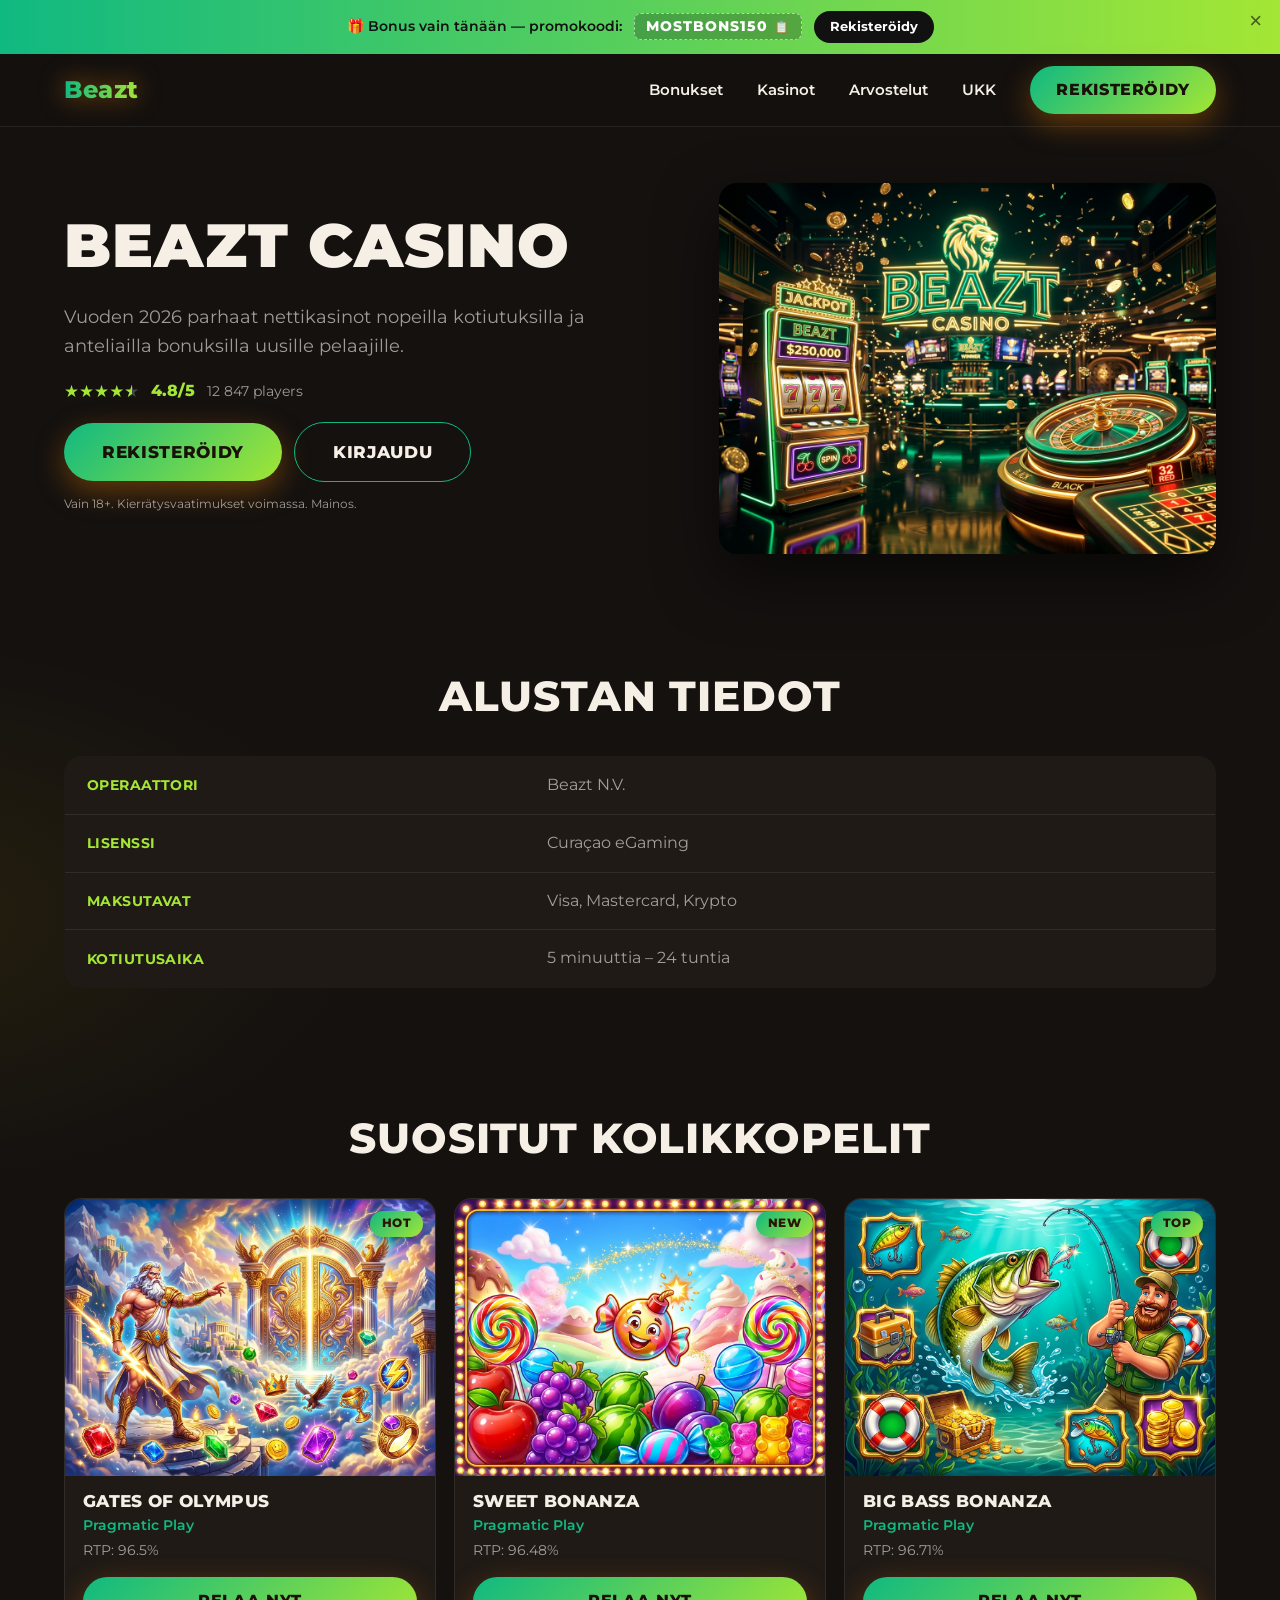
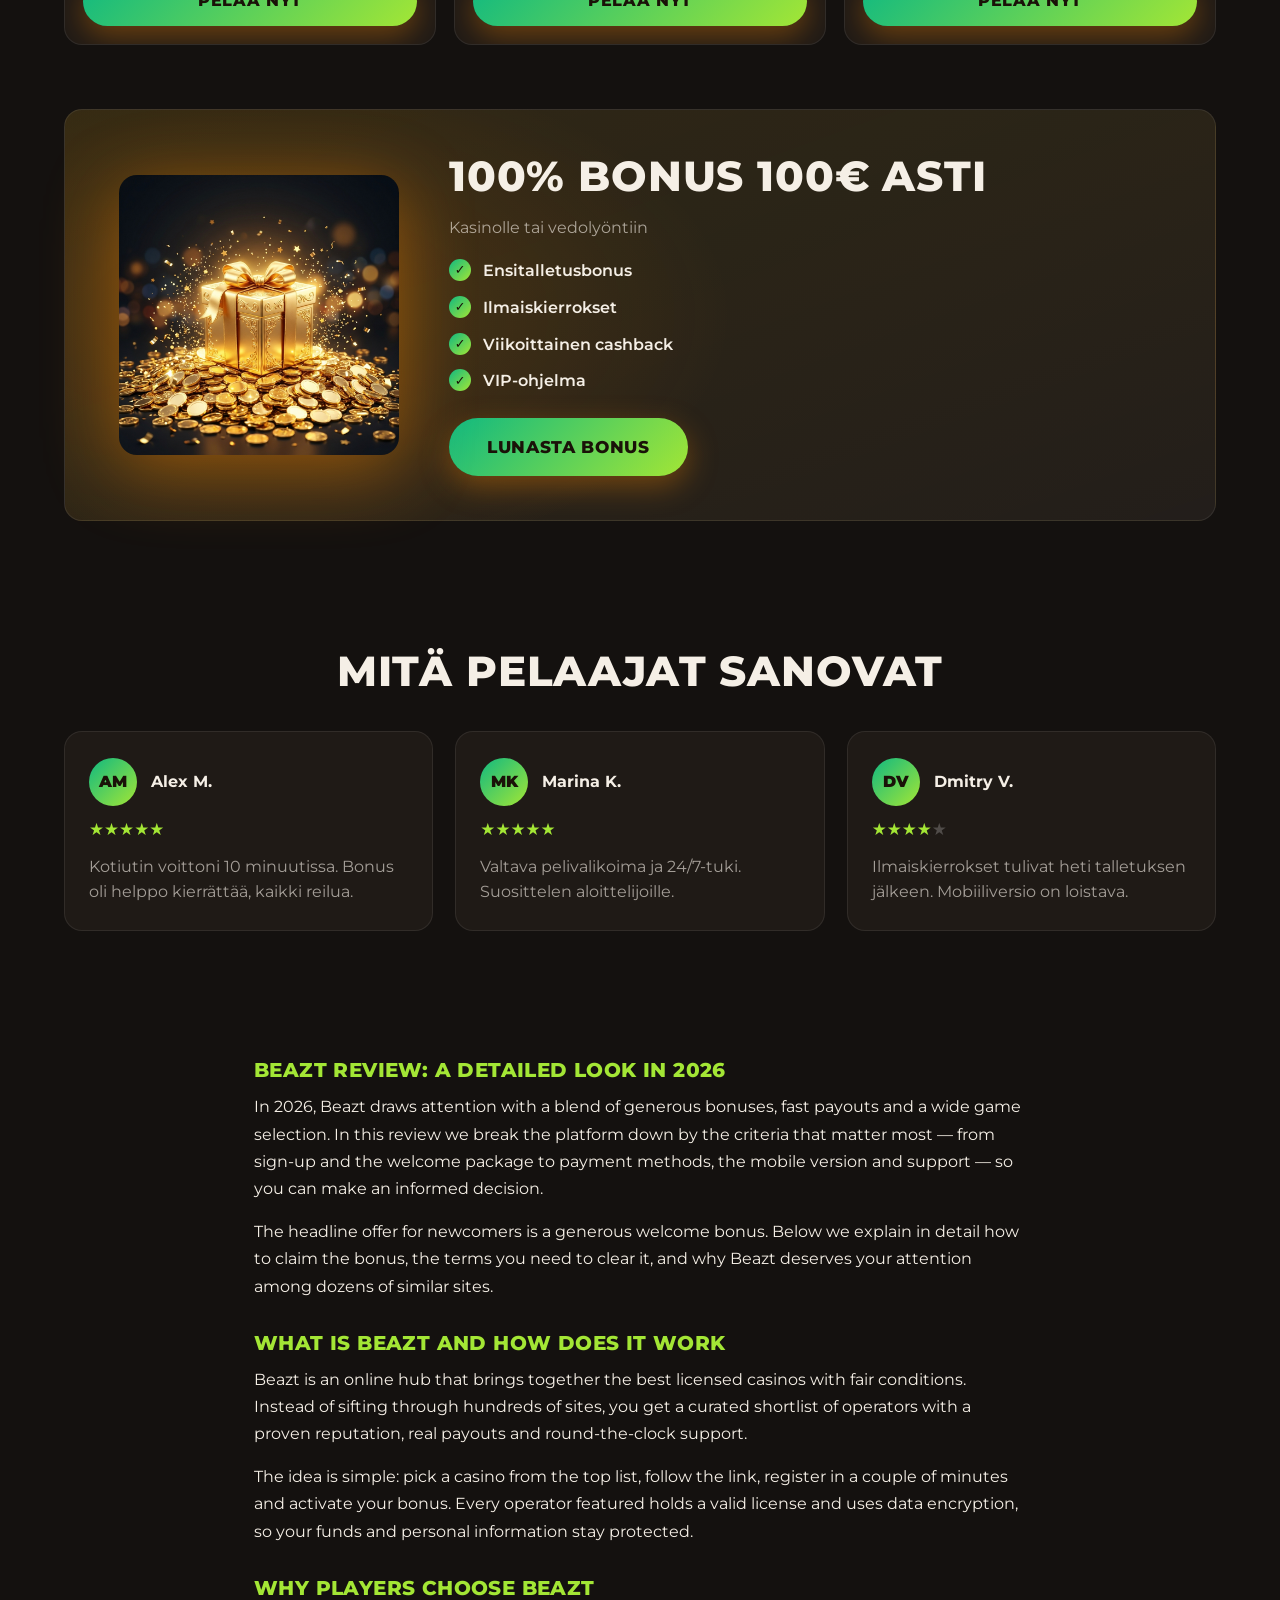
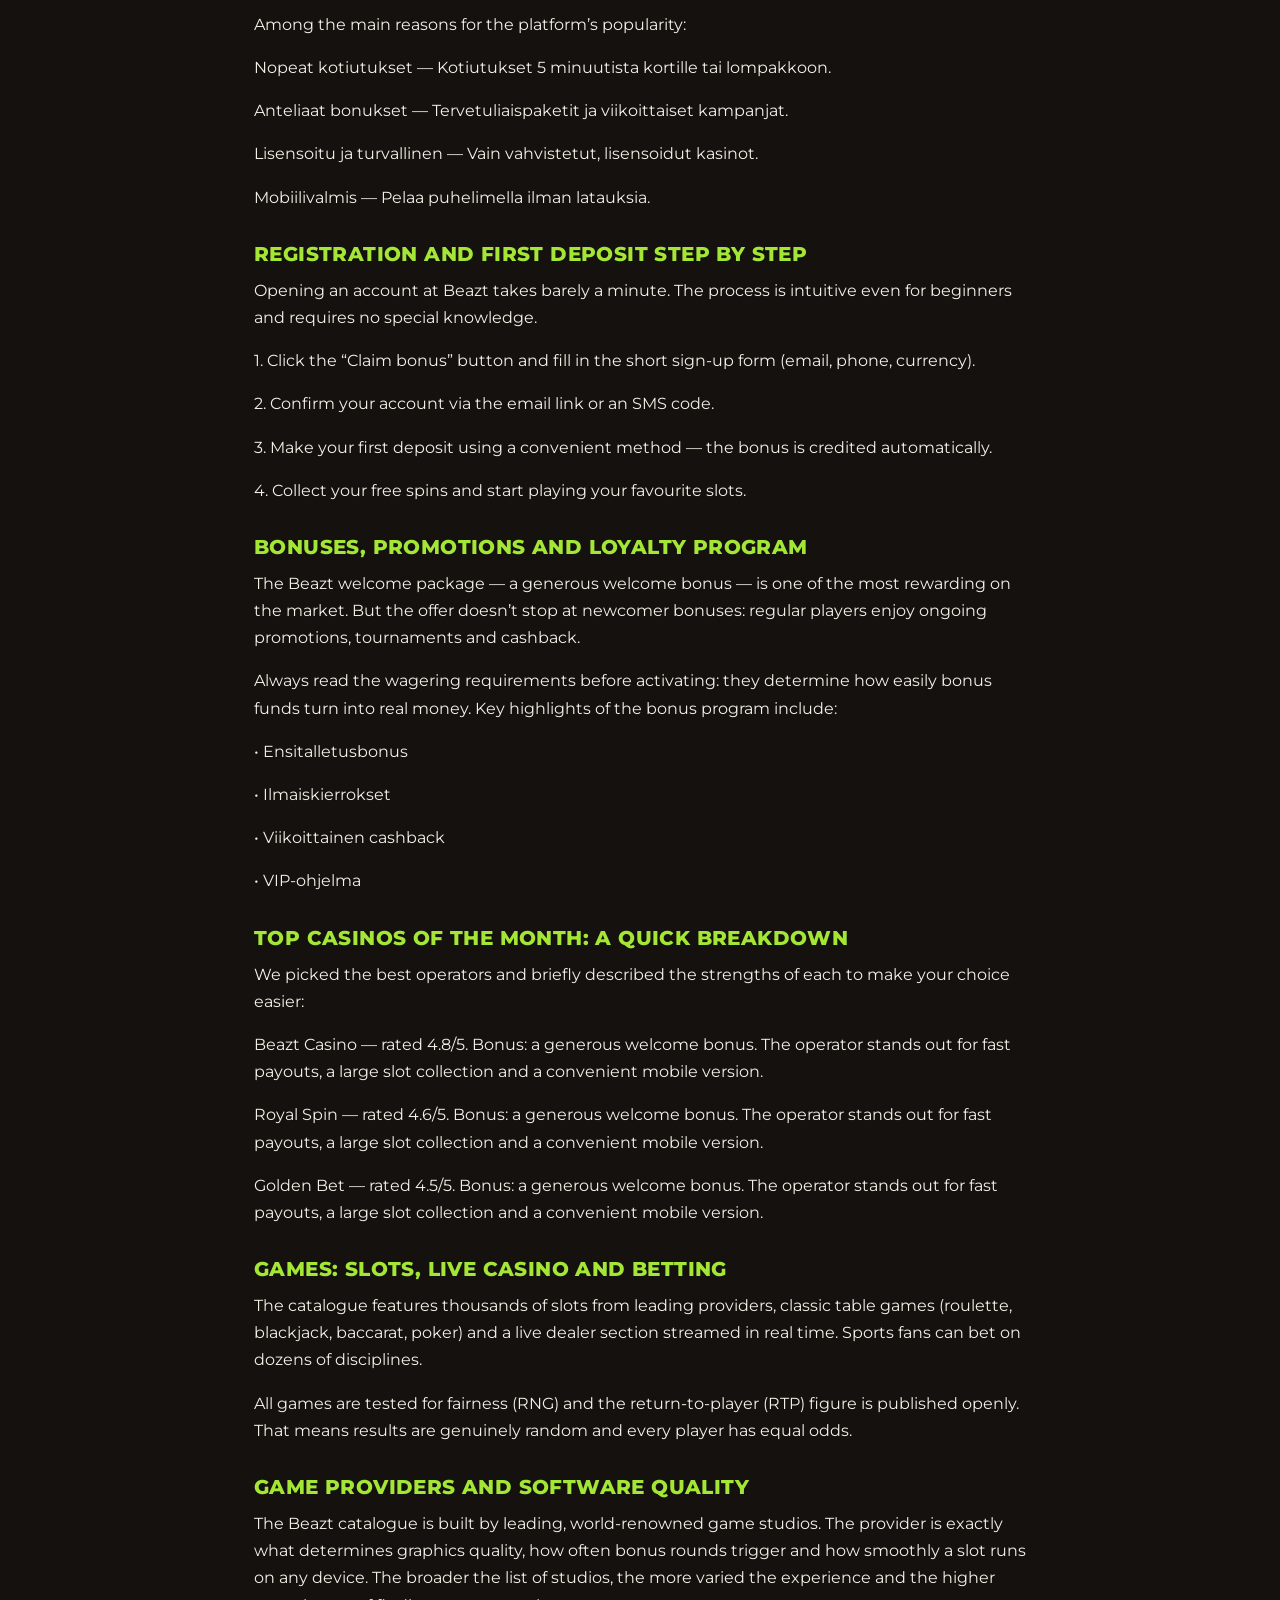
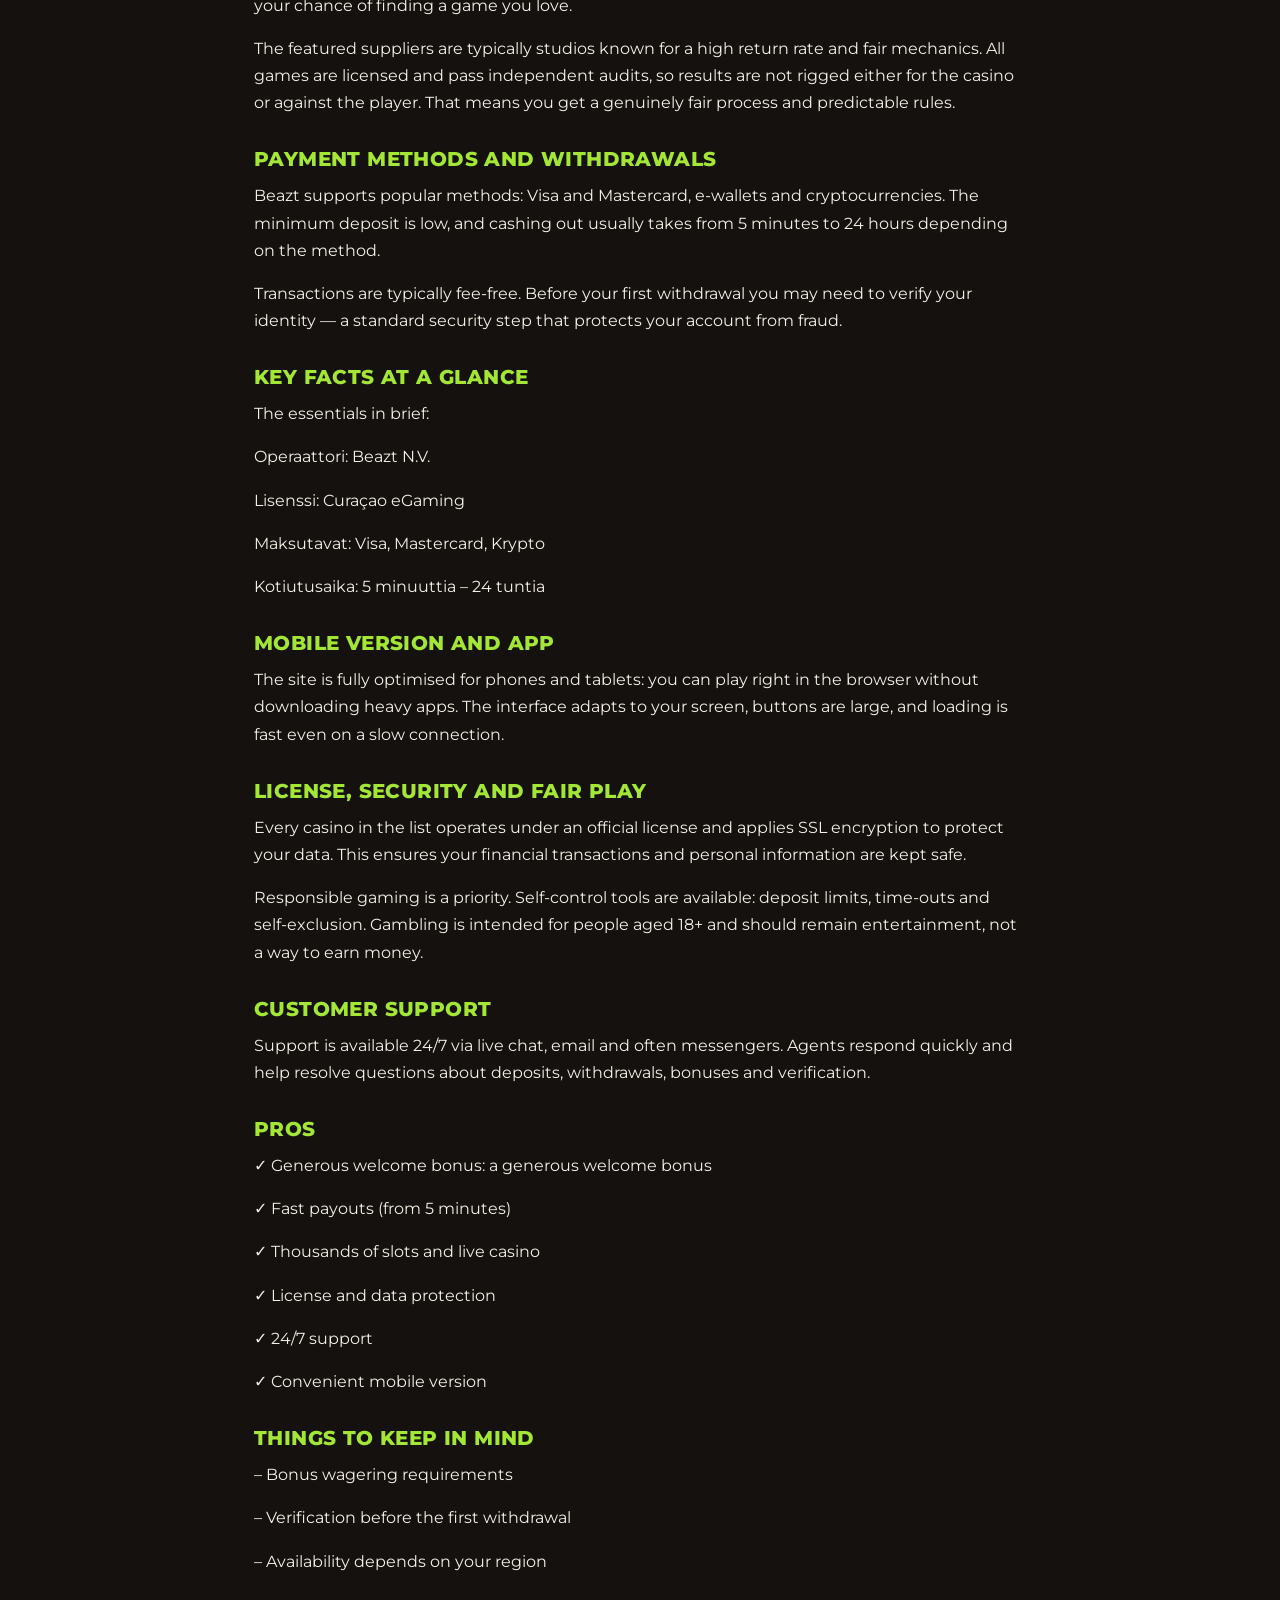
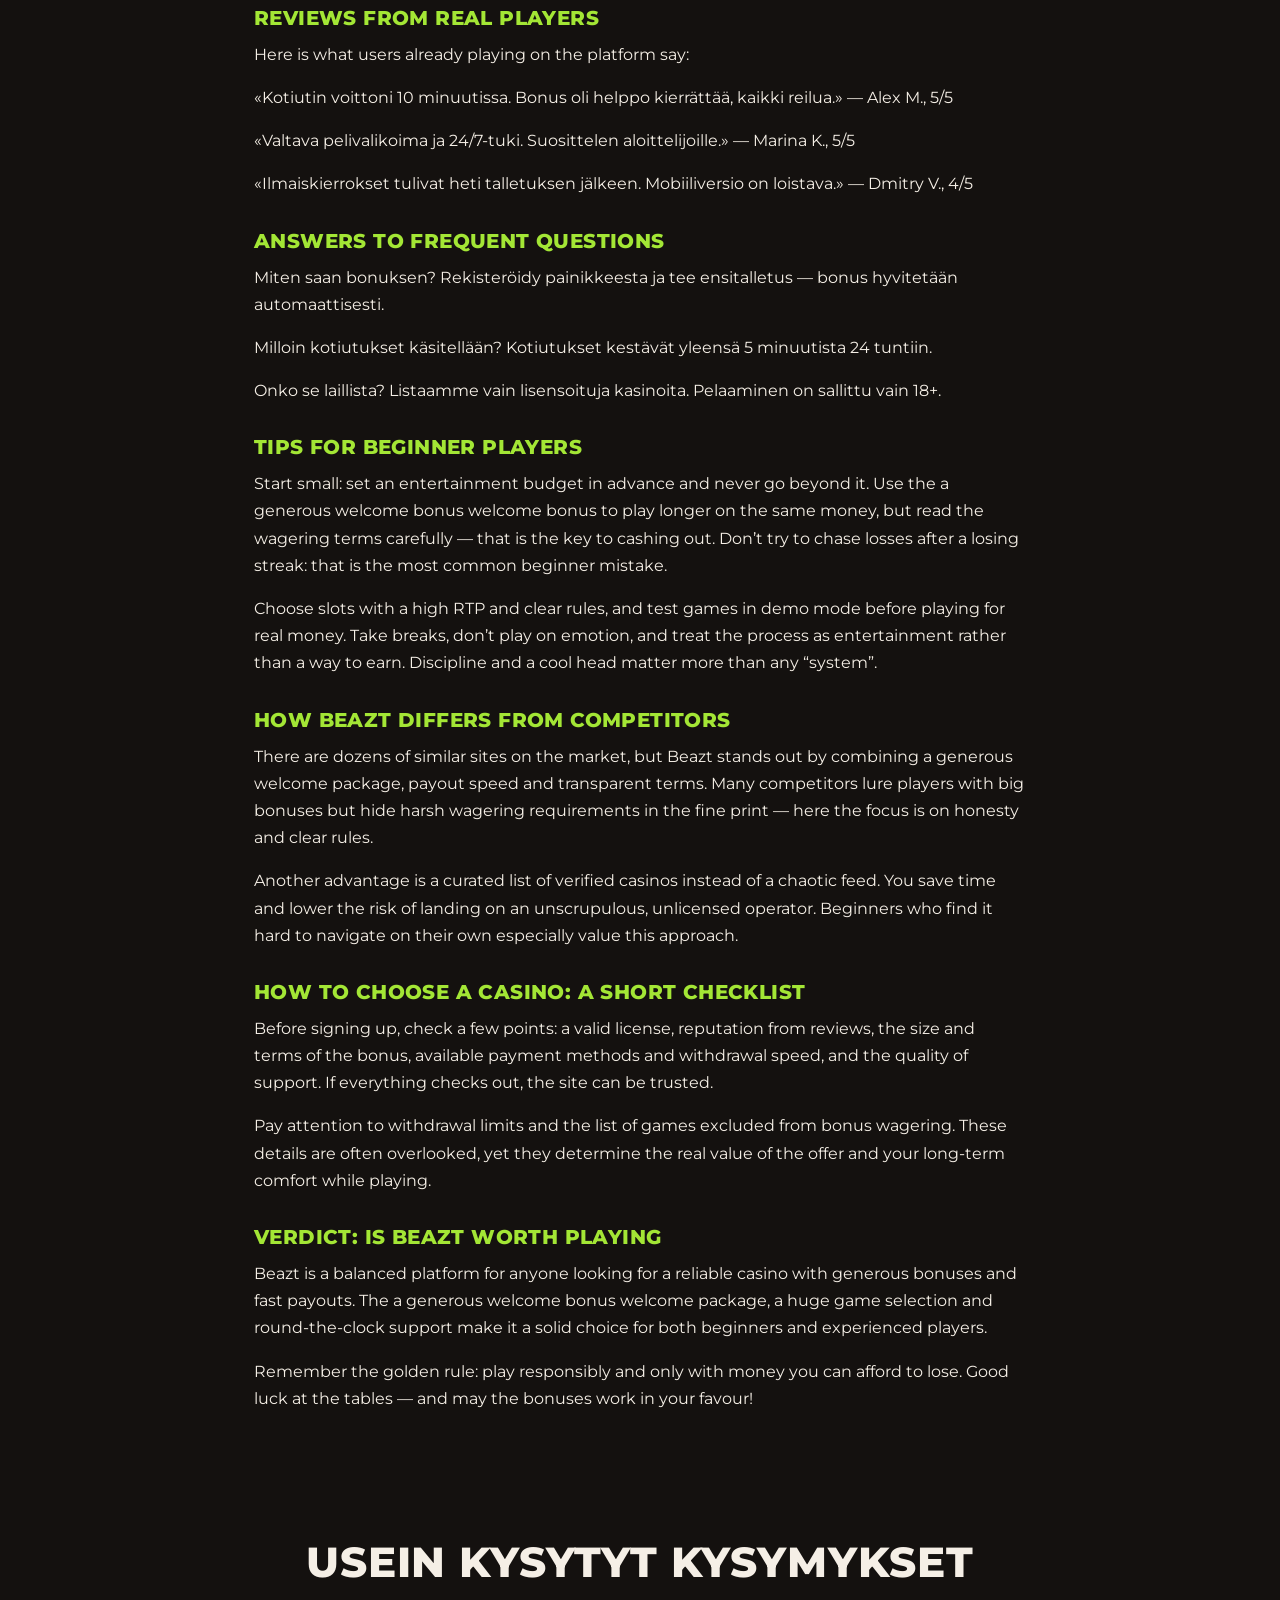
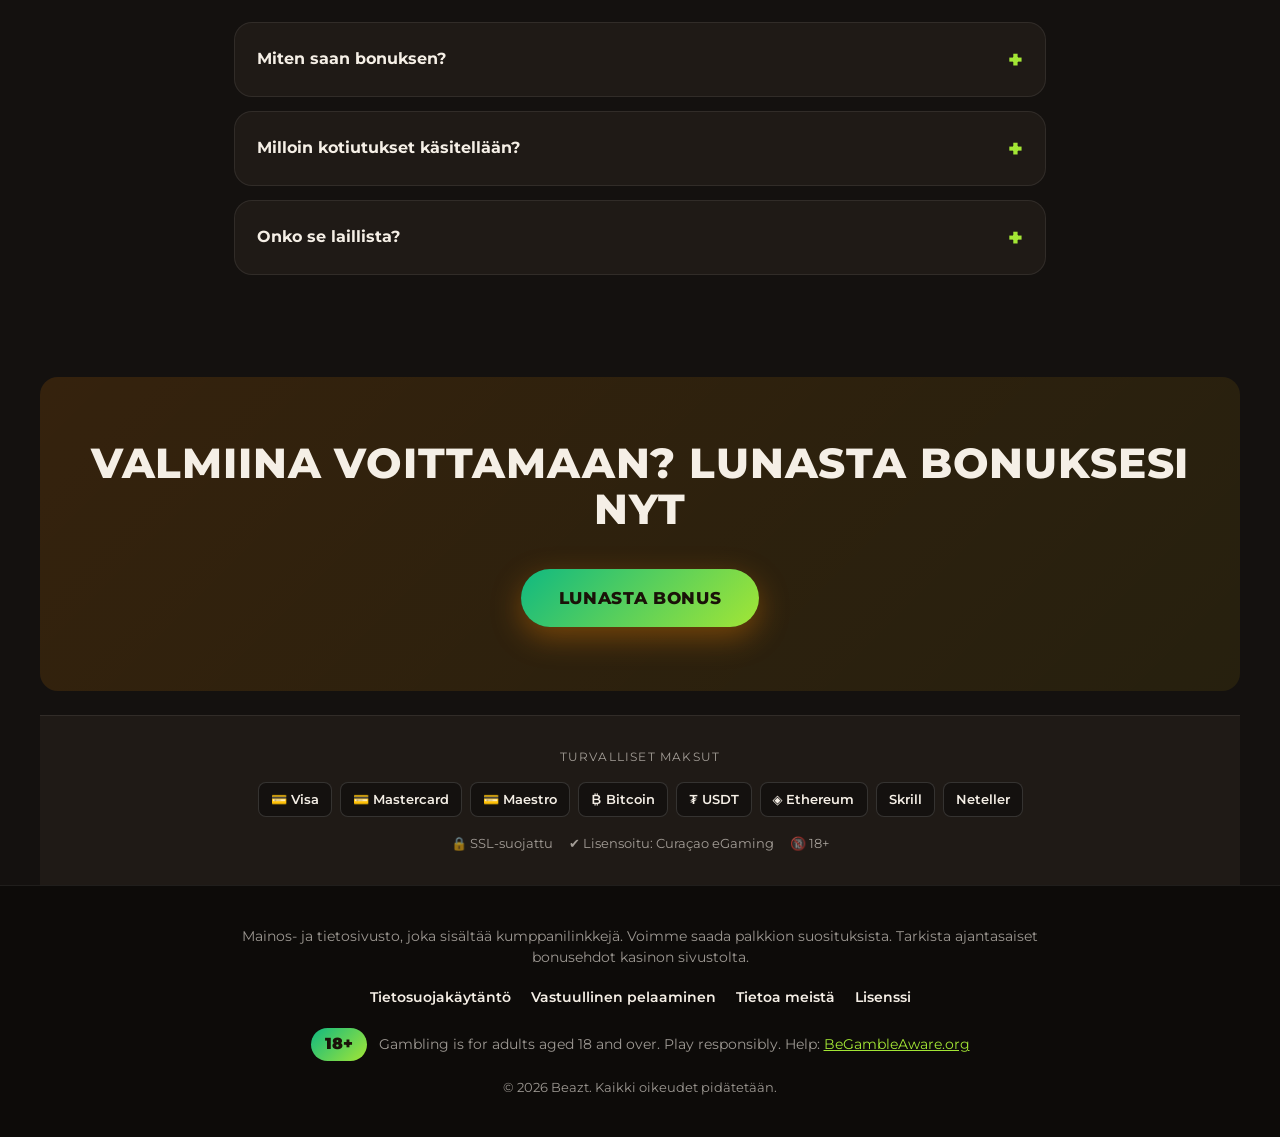
==== commit 4c73b55b: "Update index.html" ====
--- a/index.html
+++ b/index.html
@@ -4,6 +4,7 @@
   <script>document.documentElement.classList.add('js')</script>
   <meta charset="UTF-8" />
   <meta name="viewport" content="width=device-width, initial-scale=1.0" />
+  <meta name="google-site-verification" content="CUqS8mRPkBBozMyr5Hssn4VYzejGLK_8DVSRlTUgI-k" />
   <title>Beazt — arvostelu, bonukset ja rekisteröinti 2026</title>
   <meta name="description" content="Beazt: rehellinen arvostelu 2026, tervetuliaisbonus, nopeat kotiutukset ja parhaat lisensoidut kasinot. Rekisteröidy minuutissa." />
   <meta name="robots" content="index, follow" />
